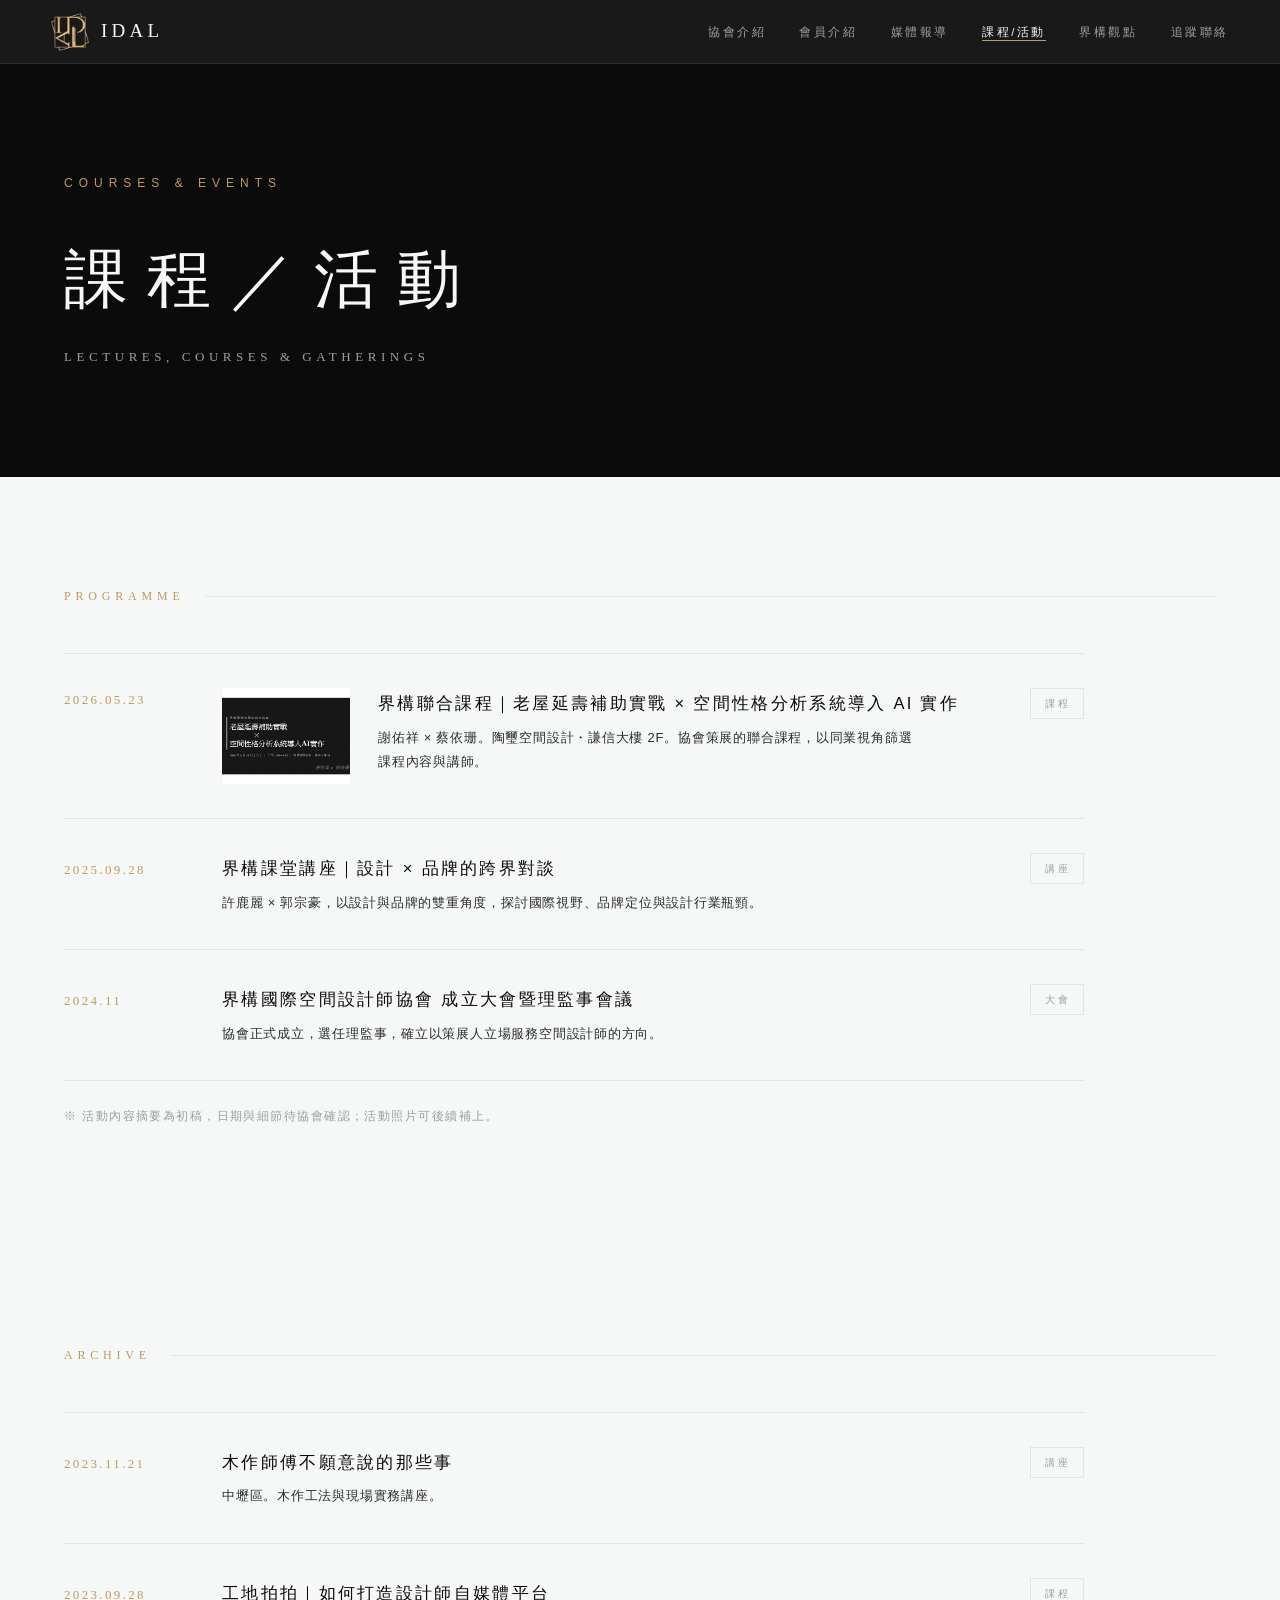
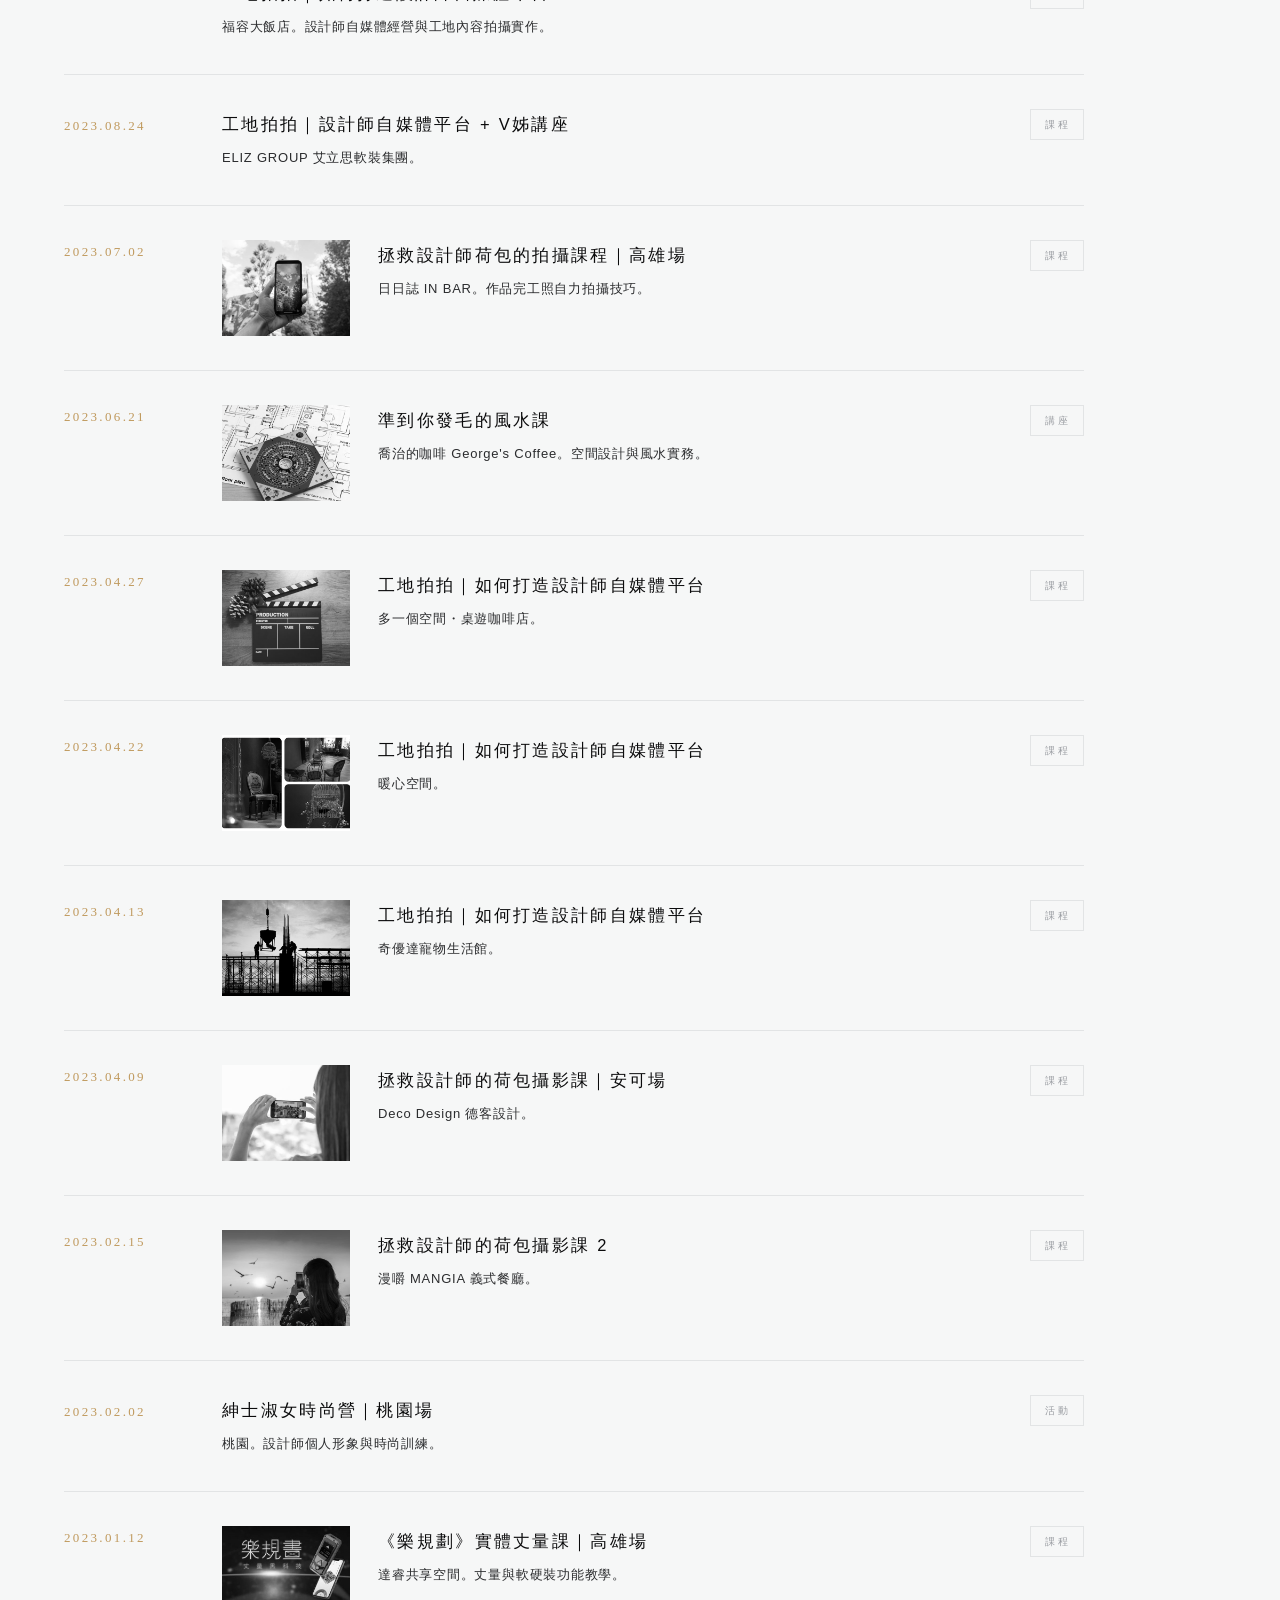
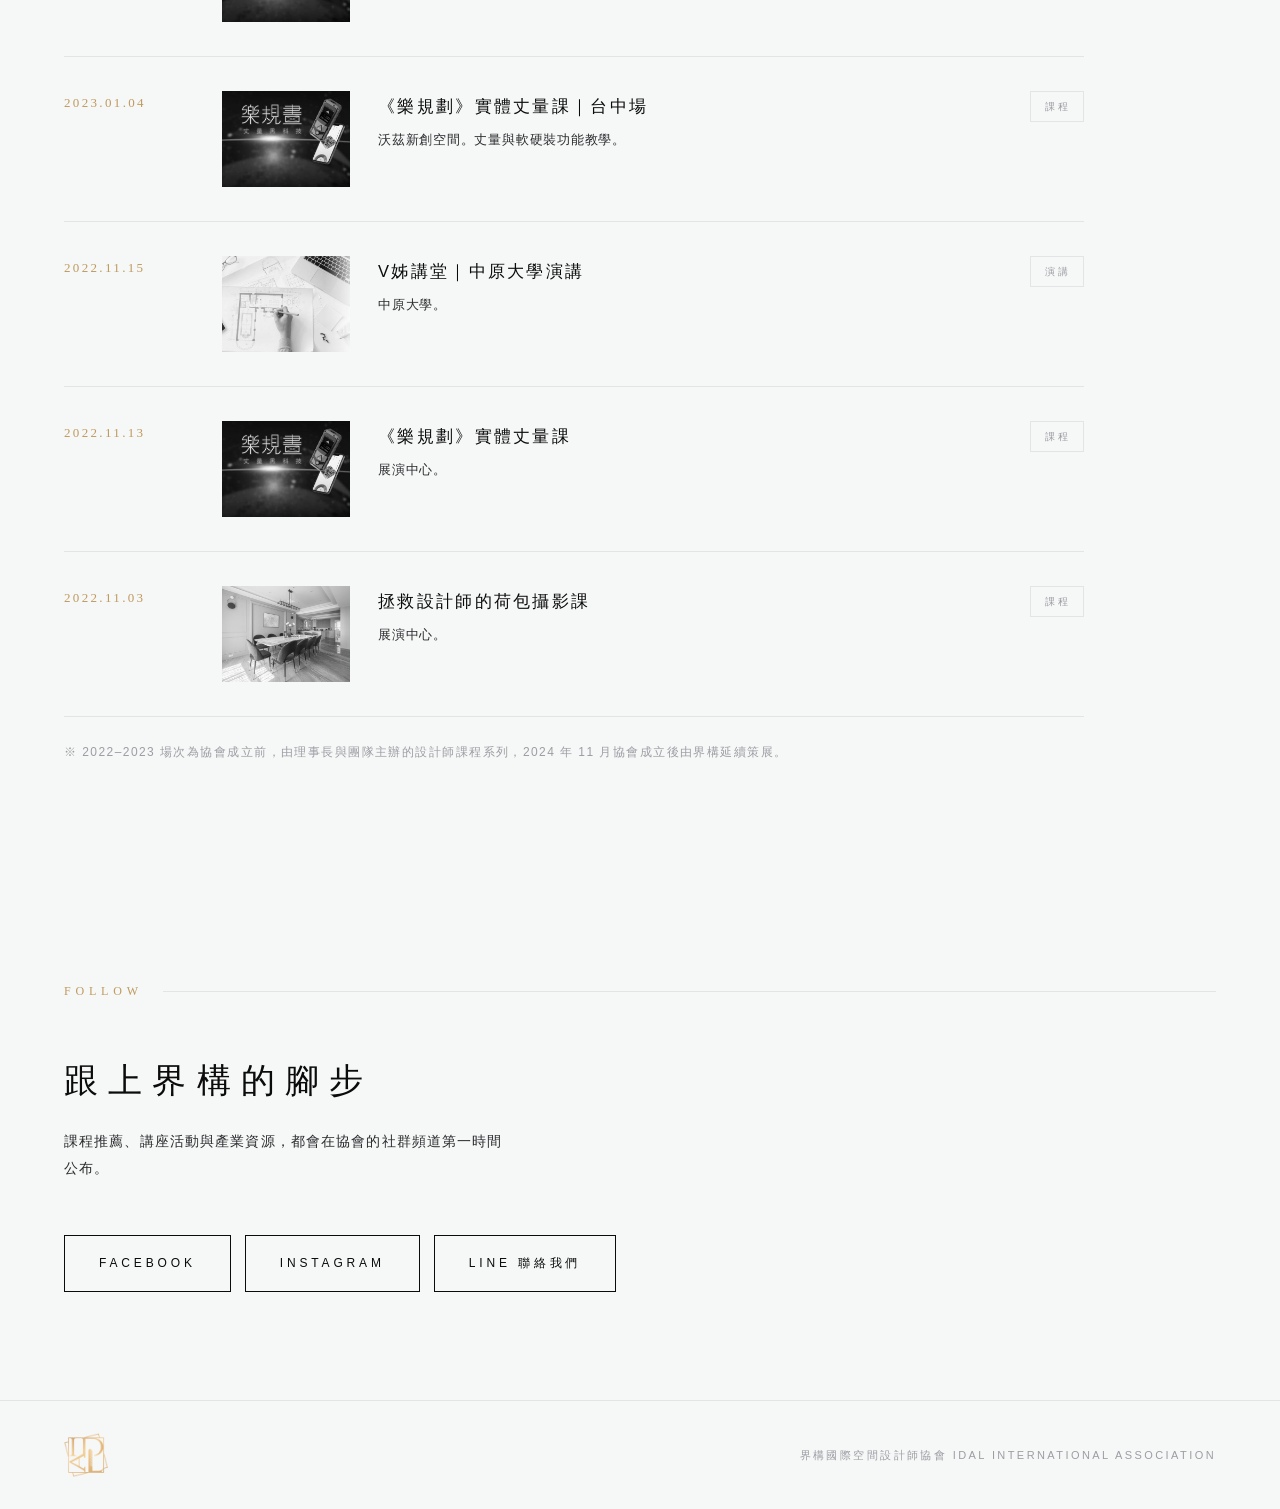
==== courses-events.html @ 97a672c2 "Add event photos to courses page 12 cover images from puyu event pages (grayscale thumbs, color on h" ====
<!DOCTYPE html>
<html lang="zh-Hant-TW">
<head>
<meta charset="utf-8">
<meta name="viewport" content="width=device-width, initial-scale=1">
<title>課程與活動｜界構國際空間設計師協會 IDAL</title>
<meta name="description" content="界構國際空間設計師協會的課程與活動：聯合課程、界構課堂講座、設計師自媒體工地拍拍、拯救設計師荷包攝影課、樂規劃丈量課等。以同業視角篩選課程內容與講師，只推薦值得設計師時間的課。">
<link rel="canonical" href="https://vivian66323-afk.github.io/idal/courses-events.html">
<meta property="og:type" content="website">
<meta property="og:title" content="課程與活動｜界構國際空間設計師協會 IDAL">
<meta property="og:description" content="協會策展的聯合課程、界構課堂講座與會員活動。">
<meta property="og:image" content="https://vivian66323-afk.github.io/idal/assets/idal-logo.png">
<meta property="og:locale" content="zh_TW">
<link rel="icon" type="image/png" href="assets/idal-mark.png">
<link rel="stylesheet" href="assets/style.css">
</head>
<body>

<nav class="nav" aria-label="網站導覽">
  <a class="mark" href="index.html">
    <img src="assets/idal-mark.png" alt="IDAL 界構字標">
    <span class="mark-text">IDAL</span>
  </a>
  <ul>
    <li><a href="index.html">協會介紹</a></li>
    <li><a href="members.html">會員介紹</a></li>
    <li><a href="press.html">媒體報導</a></li>
    <li><a href="courses-events.html" aria-current="page">課程/活動</a></li>
    <li><a href="insights.html">界構觀點</a></li>
    <li><a href="#follow">追蹤聯絡</a></li>
  </ul>
</nav>

<header class="members-hero">
  <p class="eyebrow">COURSES &amp; EVENTS</p>
  <h1>課程／活動</h1>
  <p class="en-sub">Lectures, Courses &amp; Gatherings</p>
</header>

<section>
  <p class="section-label">Programme</p>
  <div class="item-list reveal">
    <div class="item-row has-thumb">
      <span class="item-date">2026.05.23</span>
      <img class="item-thumb" src="assets/events/e202605-joint.jpg" alt="活動照片" loading="lazy">
      <div class="item-body">
        <p class="item-title">界構聯合課程｜老屋延壽補助實戰 × 空間性格分析系統導入 AI 實作</p>
        <p class="item-sub">謝佑祥 × 蔡依珊。陶璽空間設計・謙信大樓 2F。協會策展的聯合課程，以同業視角篩選課程內容與講師。</p>
      </div>
      <span class="item-tag">課程</span>
    </div>
    <div class="item-row">
      <span class="item-date">2025.09.28</span>
      <div class="item-body">
        <p class="item-title">界構課堂講座｜設計 × 品牌的跨界對談</p>
        <p class="item-sub">許鹿麗 × 郭宗豪，以設計與品牌的雙重角度，探討國際視野、品牌定位與設計行業瓶頸。</p>
      </div>
      <span class="item-tag">講座</span>
    </div>
    <div class="item-row">
      <span class="item-date">2024.11</span>
      <div class="item-body">
        <p class="item-title">界構國際空間設計師協會 成立大會暨理監事會議</p>
        <p class="item-sub">協會正式成立，選任理監事，確立以策展人立場服務空間設計師的方向。</p>
      </div>
      <span class="item-tag">大會</span>
    </div>
  </div>
  <p class="directory-note">※ 活動內容摘要為初稿，日期與細節待協會確認；活動照片可後續補上。</p>
</section>

<section>
  <p class="section-label">Archive</p>
  <div class="item-list reveal">
    <div class="item-row">
      <span class="item-date">2023.11.21</span>
      <div class="item-body">
        <p class="item-title">木作師傅不願意說的那些事</p>
        <p class="item-sub">中壢區。木作工法與現場實務講座。</p>
      </div>
      <span class="item-tag">講座</span>
    </div>
    <div class="item-row">
      <span class="item-date">2023.09.28</span>
      <div class="item-body">
        <p class="item-title">工地拍拍｜如何打造設計師自媒體平台</p>
        <p class="item-sub">福容大飯店。設計師自媒體經營與工地內容拍攝實作。</p>
      </div>
      <span class="item-tag">課程</span>
    </div>
    <div class="item-row">
      <span class="item-date">2023.08.24</span>
      <div class="item-body">
        <p class="item-title">工地拍拍｜設計師自媒體平台 + V姊講座</p>
        <p class="item-sub">ELIZ GROUP 艾立思軟裝集團。</p>
      </div>
      <span class="item-tag">課程</span>
    </div>
    <div class="item-row has-thumb">
      <span class="item-date">2023.07.02</span>
      <img class="item-thumb" src="assets/events/e20230702.jpg" alt="活動照片" loading="lazy">
      <div class="item-body">
        <p class="item-title">拯救設計師荷包的拍攝課程｜高雄場</p>
        <p class="item-sub">日日誌 IN BAR。作品完工照自力拍攝技巧。</p>
      </div>
      <span class="item-tag">課程</span>
    </div>
    <div class="item-row has-thumb">
      <span class="item-date">2023.06.21</span>
      <img class="item-thumb" src="assets/events/e20230621.jpg" alt="活動照片" loading="lazy">
      <div class="item-body">
        <p class="item-title">準到你發毛的風水課</p>
        <p class="item-sub">喬治的咖啡 George's Coffee。空間設計與風水實務。</p>
      </div>
      <span class="item-tag">講座</span>
    </div>
    <div class="item-row has-thumb">
      <span class="item-date">2023.04.27</span>
      <img class="item-thumb" src="assets/events/e20230427.jpg" alt="活動照片" loading="lazy">
      <div class="item-body">
        <p class="item-title">工地拍拍｜如何打造設計師自媒體平台</p>
        <p class="item-sub">多一個空間・桌遊咖啡店。</p>
      </div>
      <span class="item-tag">課程</span>
    </div>
    <div class="item-row has-thumb">
      <span class="item-date">2023.04.22</span>
      <img class="item-thumb" src="assets/events/e20230422.jpg" alt="活動照片" loading="lazy">
      <div class="item-body">
        <p class="item-title">工地拍拍｜如何打造設計師自媒體平台</p>
        <p class="item-sub">暖心空間。</p>
      </div>
      <span class="item-tag">課程</span>
    </div>
    <div class="item-row has-thumb">
      <span class="item-date">2023.04.13</span>
      <img class="item-thumb" src="assets/events/e20230413.jpg" alt="活動照片" loading="lazy">
      <div class="item-body">
        <p class="item-title">工地拍拍｜如何打造設計師自媒體平台</p>
        <p class="item-sub">奇優達寵物生活館。</p>
      </div>
      <span class="item-tag">課程</span>
    </div>
    <div class="item-row has-thumb">
      <span class="item-date">2023.04.09</span>
      <img class="item-thumb" src="assets/events/e20230409.jpg" alt="活動照片" loading="lazy">
      <div class="item-body">
        <p class="item-title">拯救設計師的荷包攝影課｜安可場</p>
        <p class="item-sub">Deco Design 德客設計。</p>
      </div>
      <span class="item-tag">課程</span>
    </div>
    <div class="item-row has-thumb">
      <span class="item-date">2023.02.15</span>
      <img class="item-thumb" src="assets/events/e20230215.jpg" alt="活動照片" loading="lazy">
      <div class="item-body">
        <p class="item-title">拯救設計師的荷包攝影課 2</p>
        <p class="item-sub">漫嚼 MANGIA 義式餐廳。</p>
      </div>
      <span class="item-tag">課程</span>
    </div>
    <div class="item-row">
      <span class="item-date">2023.02.02</span>
      <div class="item-body">
        <p class="item-title">紳士淑女時尚營｜桃園場</p>
        <p class="item-sub">桃園。設計師個人形象與時尚訓練。</p>
      </div>
      <span class="item-tag">活動</span>
    </div>
    <div class="item-row has-thumb">
      <span class="item-date">2023.01.12</span>
      <img class="item-thumb" src="assets/events/e20230112.jpg" alt="活動照片" loading="lazy">
      <div class="item-body">
        <p class="item-title">《樂規劃》實體丈量課｜高雄場</p>
        <p class="item-sub">達睿共享空間。丈量與軟硬裝功能教學。</p>
      </div>
      <span class="item-tag">課程</span>
    </div>
    <div class="item-row has-thumb">
      <span class="item-date">2023.01.04</span>
      <img class="item-thumb" src="assets/events/e20230104.jpg" alt="活動照片" loading="lazy">
      <div class="item-body">
        <p class="item-title">《樂規劃》實體丈量課｜台中場</p>
        <p class="item-sub">沃茲新創空間。丈量與軟硬裝功能教學。</p>
      </div>
      <span class="item-tag">課程</span>
    </div>
    <div class="item-row has-thumb">
      <span class="item-date">2022.11.15</span>
      <img class="item-thumb" src="assets/events/e20221115.jpg" alt="活動照片" loading="lazy">
      <div class="item-body">
        <p class="item-title">V姊講堂｜中原大學演講</p>
        <p class="item-sub">中原大學。</p>
      </div>
      <span class="item-tag">演講</span>
    </div>
    <div class="item-row has-thumb">
      <span class="item-date">2022.11.13</span>
      <img class="item-thumb" src="assets/events/e20221113.jpg" alt="活動照片" loading="lazy">
      <div class="item-body">
        <p class="item-title">《樂規劃》實體丈量課</p>
        <p class="item-sub">展演中心。</p>
      </div>
      <span class="item-tag">課程</span>
    </div>
    <div class="item-row has-thumb">
      <span class="item-date">2022.11.03</span>
      <img class="item-thumb" src="assets/events/e20221103.jpg" alt="活動照片" loading="lazy">
      <div class="item-body">
        <p class="item-title">拯救設計師的荷包攝影課</p>
        <p class="item-sub">展演中心。</p>
      </div>
      <span class="item-tag">課程</span>
    </div>
  </div>
  <p class="directory-note">※ 2022–2023 場次為協會成立前，由理事長與團隊主辦的設計師課程系列，2024 年 11 月協會成立後由界構延續策展。</p>
</section>

<section class="follow" id="follow">
  <p class="section-label">Follow</p>
  <div class="follow-inner reveal">
    <h2>跟上界構的腳步</h2>
    <p class="sub">課程推薦、講座活動與產業資源，都會在協會的社群頻道第一時間公布。</p>
    <div class="follow-row">
      <a class="follow-btn" href="https://www.facebook.com/profile.php?id=61562910852713" target="_blank" rel="noopener">FACEBOOK</a>
      <a class="follow-btn" href="https://www.instagram.com/idal_2024/" target="_blank" rel="noopener">INSTAGRAM</a>
      <a class="follow-btn" href="https://lin.ee/Rx6D6qI" target="_blank" rel="noopener">LINE 聯絡我們</a>
    </div>
  </div>
</section>

<footer>
  <img src="assets/idal-mark.png" alt="IDAL 界構字標">
  <span class="fs">界構國際空間設計師協會 IDAL INTERNATIONAL ASSOCIATION</span>
</footer>

<script src="assets/script.js"></script>
</body>
</html>
---- assets/style.css ----
:root {
  --ink: #0B0B0C;
  --paper: #F6F7F7;
  --graphite: #2B2C2E;
  --silver: #9B9EA3;
  --gold: #C09A5E;
  --hairline: #E2E4E5;
  --hairline-dark: #2E2F31;
  --font-didone: "Didot", "Bodoni MT", "Bodoni 72", "Playfair Display", "Times New Roman", serif;
  --font-cjk: "Microsoft JhengHei", "PingFang TC", "Noto Sans TC", "Heiti TC", sans-serif;
}

* { margin: 0; padding: 0; box-sizing: border-box; }

html { scroll-behavior: smooth; }
@media (prefers-reduced-motion: reduce) {
  html { scroll-behavior: auto; }
  .reveal { opacity: 1 !important; transform: none !important; transition: none !important; }
  .pillar, .follow-btn, .nav a, .member-card { transition: none !important; }
}

body {
  font-family: var(--font-cjk);
  background: var(--paper);
  color: var(--ink);
  line-height: 1.9;
  -webkit-font-smoothing: antialiased;
}

::selection { background: var(--ink); color: var(--paper); }

/* ---------- Nav ---------- */
.nav {
  position: sticky;
  top: 0;
  z-index: 10;
  display: flex;
  align-items: center;
  justify-content: space-between;
  gap: 16px;
  padding: 0 clamp(16px, 4vw, 64px);
  height: 64px;
  background: rgba(11, 11, 12, 0.94);
  backdrop-filter: blur(8px);
  border-bottom: 1px solid var(--hairline-dark);
}
.nav .mark {
  display: flex;
  align-items: center;
  gap: 12px;
  text-decoration: none;
  flex-shrink: 0;
}
.nav .mark img { height: 38px; width: auto; display: block; }
.nav .mark .mark-text {
  font-family: var(--font-didone);
  font-size: 19px;
  letter-spacing: 0.22em;
  color: var(--paper);
}
@media (max-width: 560px) { .nav .mark .mark-text { display: none; } }
.nav ul {
  display: flex;
  gap: clamp(12px, 2.6vw, 36px);
  list-style: none;
  overflow-x: auto;
  scrollbar-width: none;
}
.nav ul::-webkit-scrollbar { display: none; }
.nav ul a {
  color: var(--silver);
  text-decoration: none;
  font-size: 11.5px;
  letter-spacing: 0.22em;
  transition: color 0.25s ease;
  white-space: nowrap;
}
.nav ul a:hover, .nav ul a:focus-visible { color: var(--paper); }
.nav ul a[aria-current="page"] { color: var(--paper); border-bottom: 1px solid var(--gold); padding-bottom: 2px; }
.nav a:focus-visible { outline: 1px solid var(--paper); outline-offset: 4px; }

/* ---------- Hero ---------- */
.hero {
  background: var(--ink);
  color: var(--paper);
  min-height: calc(100svh - 64px);
  display: grid;
  grid-template-columns: 1fr auto;
  align-items: end;
  padding: clamp(40px, 8vh, 96px) clamp(20px, 5vw, 64px) clamp(48px, 10vh, 110px);
  gap: 32px;
  position: relative;
  overflow: hidden;
}
.hero-main { max-width: 900px; }
.hero .eyebrow {
  font-size: 12px;
  letter-spacing: 0.5em;
  color: var(--gold);
  margin-bottom: clamp(24px, 5vh, 56px);
}
.hero .wordmark-img {
  width: clamp(260px, 46vw, 520px);
  height: auto;
  display: block;
  margin-left: -8px;
}
.hero .vertical {
  writing-mode: vertical-rl;
  font-size: clamp(15px, 1.8vw, 19px);
  font-weight: 300;
  letter-spacing: 0.4em;
  color: var(--paper);
  border-left: 1px solid var(--hairline-dark);
  padding-left: clamp(14px, 2vw, 28px);
  height: clamp(320px, 56vh, 500px);
  align-self: end;
}
@media (max-width: 640px) {
  .hero { grid-template-columns: 1fr; }
  .hero .vertical { display: none; }
  .hero .wordmark-img { width: min(86vw, 420px); }
}

/* ---------- Sections ---------- */
section { padding: clamp(64px, 12vh, 140px) clamp(20px, 5vw, 64px); }
.section-label {
  font-family: var(--font-didone);
  font-size: 12px;
  letter-spacing: 0.4em;
  color: var(--gold);
  text-transform: uppercase;
  margin-bottom: clamp(28px, 5vh, 56px);
  display: flex;
  align-items: center;
  gap: 20px;
}
.section-label::after {
  content: "";
  flex: 1;
  height: 1px;
  background: var(--hairline);
}

/* ---------- Manifesto ---------- */
.manifesto-inner { max-width: 860px; }
.manifesto h2, .members-intro h2 {
  font-size: clamp(26px, 4.6vw, 46px);
  font-weight: 300;
  letter-spacing: 0.22em;
  line-height: 1.7;
  text-wrap: balance;
  margin-bottom: clamp(28px, 5vh, 48px);
}
.manifesto p, .members-intro p {
  max-width: 34em;
  font-size: 15px;
  font-weight: 300;
  color: var(--graphite);
  letter-spacing: 0.06em;
}
.manifesto p + p, .members-intro p + p { margin-top: 1.4em; }

/* ---------- Pillars ---------- */
.pillars-section { padding-left: 0; padding-right: 0; }
.pillars-section .section-label { margin-left: clamp(20px, 5vw, 64px); margin-right: clamp(20px, 5vw, 64px); }
.pillars {
  display: grid;
  grid-template-columns: repeat(4, 1fr);
  border-top: 1px solid var(--hairline);
  border-bottom: 1px solid var(--hairline);
}
@media (max-width: 960px) { .pillars { grid-template-columns: repeat(2, 1fr); } }
@media (max-width: 560px) { .pillars { grid-template-columns: 1fr; } }

.pillar {
  border: 0;
  text-align: left;
  background: var(--paper);
  color: var(--ink);
  font-family: var(--font-cjk);
  padding: clamp(32px, 5vw, 56px) clamp(24px, 3vw, 40px);
  border-right: 1px solid var(--hairline);
  cursor: pointer;
  transition: background 0.3s ease, color 0.3s ease;
  display: flex;
  flex-direction: column;
  gap: 18px;
  min-height: 300px;
}
.pillar:last-child { border-right: 0; }
@media (max-width: 960px) {
  .pillar { border-bottom: 1px solid var(--hairline); }
  .pillar:nth-last-child(-n+2) { border-bottom: 0; }
}
@media (max-width: 560px) {
  .pillar { border-right: 0; min-height: 0; }
  .pillar:nth-last-child(-n+2) { border-bottom: 1px solid var(--hairline); }
  .pillar:last-child { border-bottom: 0; }
}

.pillar:hover, .pillar:focus-visible, .pillar.open {
  background: var(--ink);
  color: var(--paper);
}
.pillar:focus-visible { outline: 1px solid var(--ink); outline-offset: -6px; }
.pillar .en {
  font-family: var(--font-didone);
  font-size: 12px;
  letter-spacing: 0.35em;
  text-transform: uppercase;
  color: var(--gold);
}
.pillar h3 {
  font-size: 21px;
  font-weight: 400;
  letter-spacing: 0.3em;
}
.pillar .lede {
  font-size: 13.5px;
  font-weight: 300;
  letter-spacing: 0.05em;
  line-height: 2;
}
.pillar .detail {
  font-size: 13px;
  font-weight: 300;
  letter-spacing: 0.05em;
  line-height: 2;
  color: var(--silver);
  max-height: 0;
  overflow: hidden;
  transition: max-height 0.4s ease;
}
.pillar.open .detail { max-height: 260px; }
.pillar .more {
  margin-top: auto;
  font-size: 11px;
  letter-spacing: 0.3em;
  color: var(--silver);
}
.pillar.open .more { color: var(--paper); }

/* ---------- Chair ---------- */
.chair { background: var(--ink); color: var(--paper); }
.chair .section-label::after { background: var(--hairline-dark); }
.chair blockquote {
  max-width: 760px;
  font-size: clamp(20px, 3.4vw, 32px);
  font-weight: 300;
  letter-spacing: 0.18em;
  line-height: 2;
  text-wrap: balance;
}
.chair cite {
  display: block;
  margin-top: clamp(28px, 5vh, 44px);
  font-style: normal;
  font-size: 12px;
  letter-spacing: 0.4em;
  color: var(--silver);
}

/* ---------- Follow / CTA ---------- */
.follow-inner { max-width: 860px; }
.follow h2 {
  font-size: clamp(22px, 3.6vw, 34px);
  font-weight: 300;
  letter-spacing: 0.3em;
  margin-bottom: 16px;
}
.follow .sub {
  font-size: 14px;
  font-weight: 300;
  color: var(--graphite);
  letter-spacing: 0.08em;
  max-width: 32em;
  margin-bottom: clamp(32px, 6vh, 56px);
}
.follow-row { display: flex; flex-wrap: wrap; gap: 14px; }
.follow-btn {
  display: inline-flex;
  align-items: center;
  gap: 12px;
  padding: 16px 34px;
  border: 1px solid var(--ink);
  color: var(--ink);
  background: transparent;
  text-decoration: none;
  font-size: 12px;
  letter-spacing: 0.32em;
  font-family: var(--font-cjk);
  transition: background 0.25s ease, color 0.25s ease;
}
.follow-btn:hover, .follow-btn:focus-visible {
  background: var(--ink);
  color: var(--paper);
}
.follow-btn:focus-visible { outline: 1px solid var(--ink); outline-offset: 3px; }

/* ---------- Subpage hero ---------- */
.members-hero {
  background: var(--ink);
  color: var(--paper);
  padding: clamp(64px, 12vh, 140px) clamp(20px, 5vw, 64px);
}
.members-hero .eyebrow {
  font-size: 12px;
  letter-spacing: 0.5em;
  color: var(--gold);
  margin-bottom: clamp(20px, 4vh, 40px);
}
.members-hero h1 {
  font-size: clamp(30px, 6vw, 64px);
  font-weight: 300;
  letter-spacing: 0.3em;
  line-height: 1.5;
  text-wrap: balance;
}
.members-hero .en-sub {
  font-family: var(--font-didone);
  font-size: 13px;
  letter-spacing: 0.35em;
  color: var(--silver);
  margin-top: 18px;
  text-transform: uppercase;
}

/* ---------- Members ---------- */
.benefits {
  display: grid;
  grid-template-columns: repeat(2, 1fr);
  gap: 0 clamp(20px, 3vw, 48px);
  border-top: 1px solid var(--hairline);
  max-width: 980px;
}
@media (max-width: 700px) { .benefits { grid-template-columns: 1fr; } }
.benefit {
  padding: clamp(24px, 4vw, 40px) 0;
  border-bottom: 1px solid var(--hairline);
}
.benefit .en {
  font-family: var(--font-didone);
  font-size: 11px;
  letter-spacing: 0.35em;
  text-transform: uppercase;
  color: var(--gold);
  display: block;
  margin-bottom: 10px;
}
.benefit h3 {
  font-size: 17px;
  font-weight: 400;
  letter-spacing: 0.24em;
  margin-bottom: 10px;
}
.benefit p {
  font-size: 13.5px;
  font-weight: 300;
  color: var(--graphite);
  letter-spacing: 0.05em;
}

.directory-grid {
  display: grid;
  grid-template-columns: repeat(3, 1fr);
  gap: 1px;
  background: var(--hairline);
  border: 1px solid var(--hairline);
}
@media (max-width: 900px) { .directory-grid { grid-template-columns: repeat(2, 1fr); } }
@media (max-width: 560px) { .directory-grid { grid-template-columns: 1fr; } }

.member-card {
  background: var(--paper);
  padding: clamp(28px, 4vw, 44px) clamp(22px, 3vw, 36px);
  display: flex;
  flex-direction: column;
  gap: 8px;
  transition: background 0.3s ease, color 0.3s ease;
}
.member-card:hover { background: var(--ink); color: var(--paper); }
.member-card:hover .m-firm { color: var(--silver); }
.member-card:hover .m-field { color: var(--silver); }
.member-card .m-avatar {
  width: 56px;
  height: 56px;
  border: 1px solid currentColor;
  display: flex;
  align-items: center;
  justify-content: center;
  font-family: var(--font-didone);
  font-size: 20px;
  margin-bottom: 14px;
}
.member-card .m-name {
  font-size: 17px;
  font-weight: 400;
  letter-spacing: 0.22em;
}
.member-card .m-firm {
  font-size: 12.5px;
  font-weight: 300;
  letter-spacing: 0.1em;
  color: var(--graphite);
}
.member-card .m-field {
  font-size: 11.5px;
  font-weight: 300;
  letter-spacing: 0.14em;
  color: var(--silver);
  margin-top: 6px;
}

.directory-note {
  margin-top: 24px;
  font-size: 12px;
  letter-spacing: 0.12em;
  color: var(--silver);
}

/* ---------- Item list (media / events) ---------- */
.item-list { border-top: 1px solid var(--hairline); max-width: 1020px; }
.item-row {
  display: grid;
  grid-template-columns: 130px 1fr auto;
  gap: 8px 28px;
  padding: clamp(22px, 3.5vw, 34px) 0;
  border-bottom: 1px solid var(--hairline);
  align-items: baseline;
}
@media (max-width: 640px) { .item-row { grid-template-columns: 1fr; } }
.item-date {
  font-family: var(--font-didone);
  font-size: 13px;
  letter-spacing: 0.18em;
  color: var(--gold);
  font-variant-numeric: tabular-nums;
}
.item-body .item-title {
  font-size: 16.5px;
  font-weight: 400;
  letter-spacing: 0.14em;
  line-height: 1.9;
}
.item-body .item-sub {
  margin-top: 6px;
  font-size: 13px;
  font-weight: 300;
  letter-spacing: 0.06em;
  color: var(--graphite);
  max-width: 42em;
}
.item-tag {
  align-self: start;
  font-size: 10px;
  letter-spacing: 0.3em;
  border: 1px solid var(--hairline);
  color: var(--silver);
  padding: 5px 12px 5px 14px;
  white-space: nowrap;
}
.item-row.pending .item-title, .item-row.pending .item-date { color: var(--silver); }

.item-row.has-thumb { grid-template-columns: 130px 128px 1fr auto; align-items: start; }
.item-thumb {
  width: 128px;
  height: 96px;
  object-fit: cover;
  display: block;
  filter: grayscale(1);
  transition: filter 0.35s ease;
}
.item-row:hover .item-thumb { filter: none; }
@media (max-width: 640px) {
  .item-row.has-thumb { grid-template-columns: 1fr; }
  .item-thumb { width: 100%; height: auto; max-height: 220px; object-fit: cover; }
}
@media (prefers-reduced-motion: reduce) { .item-thumb { transition: none; filter: none; } }

/* ---------- Insights ---------- */
.insight-list { border-top: 1px solid var(--hairline); max-width: 1020px; }
.insight {
  display: block;
  width: 100%;
  text-align: left;
  background: none;
  border: 0;
  border-bottom: 1px solid var(--hairline);
  font-family: var(--font-cjk);
  color: var(--ink);
  padding: clamp(26px, 4vw, 40px) 0;
  cursor: pointer;
}
.insight:focus-visible { outline: 1px solid var(--ink); outline-offset: -4px; }
.insight .i-tag {
  font-family: var(--font-didone);
  font-size: 11px;
  letter-spacing: 0.35em;
  text-transform: uppercase;
  color: var(--gold);
  display: block;
  margin-bottom: 10px;
}
.insight .i-title {
  font-size: 18px;
  font-weight: 400;
  letter-spacing: 0.16em;
  line-height: 1.9;
}
.insight .i-teaser {
  margin-top: 8px;
  font-size: 13.5px;
  font-weight: 300;
  letter-spacing: 0.06em;
  color: var(--graphite);
  max-width: 42em;
  display: block;
}
.insight .i-body {
  display: block;
  max-height: 0;
  overflow: hidden;
  transition: max-height 0.45s ease;
}
.insight.open .i-body { max-height: 600px; }
.insight .i-body p {
  margin-top: 16px;
  font-size: 13.5px;
  font-weight: 300;
  letter-spacing: 0.06em;
  line-height: 2.1;
  color: var(--graphite);
  max-width: 42em;
}
.insight .i-more {
  display: inline-block;
  margin-top: 14px;
  font-size: 11px;
  letter-spacing: 0.3em;
  color: var(--silver);
}
.insight:hover .i-title { text-decoration: underline; text-underline-offset: 8px; text-decoration-thickness: 1px; }

/* ---------- Footer ---------- */
footer {
  border-top: 1px solid var(--hairline);
  padding: 32px clamp(20px, 5vw, 64px);
  display: flex;
  flex-wrap: wrap;
  gap: 12px 32px;
  align-items: center;
  justify-content: space-between;
}
footer img { height: 44px; width: auto; display: block; }
footer .fs {
  font-size: 11px;
  letter-spacing: 0.22em;
  color: var(--silver);
}

/* ---------- Reveal ---------- */
.reveal {
  opacity: 0;
  transform: translateY(24px);
  transition: opacity 0.7s ease, transform 0.7s ease;
}
.reveal.in { opacity: 1; transform: none; }
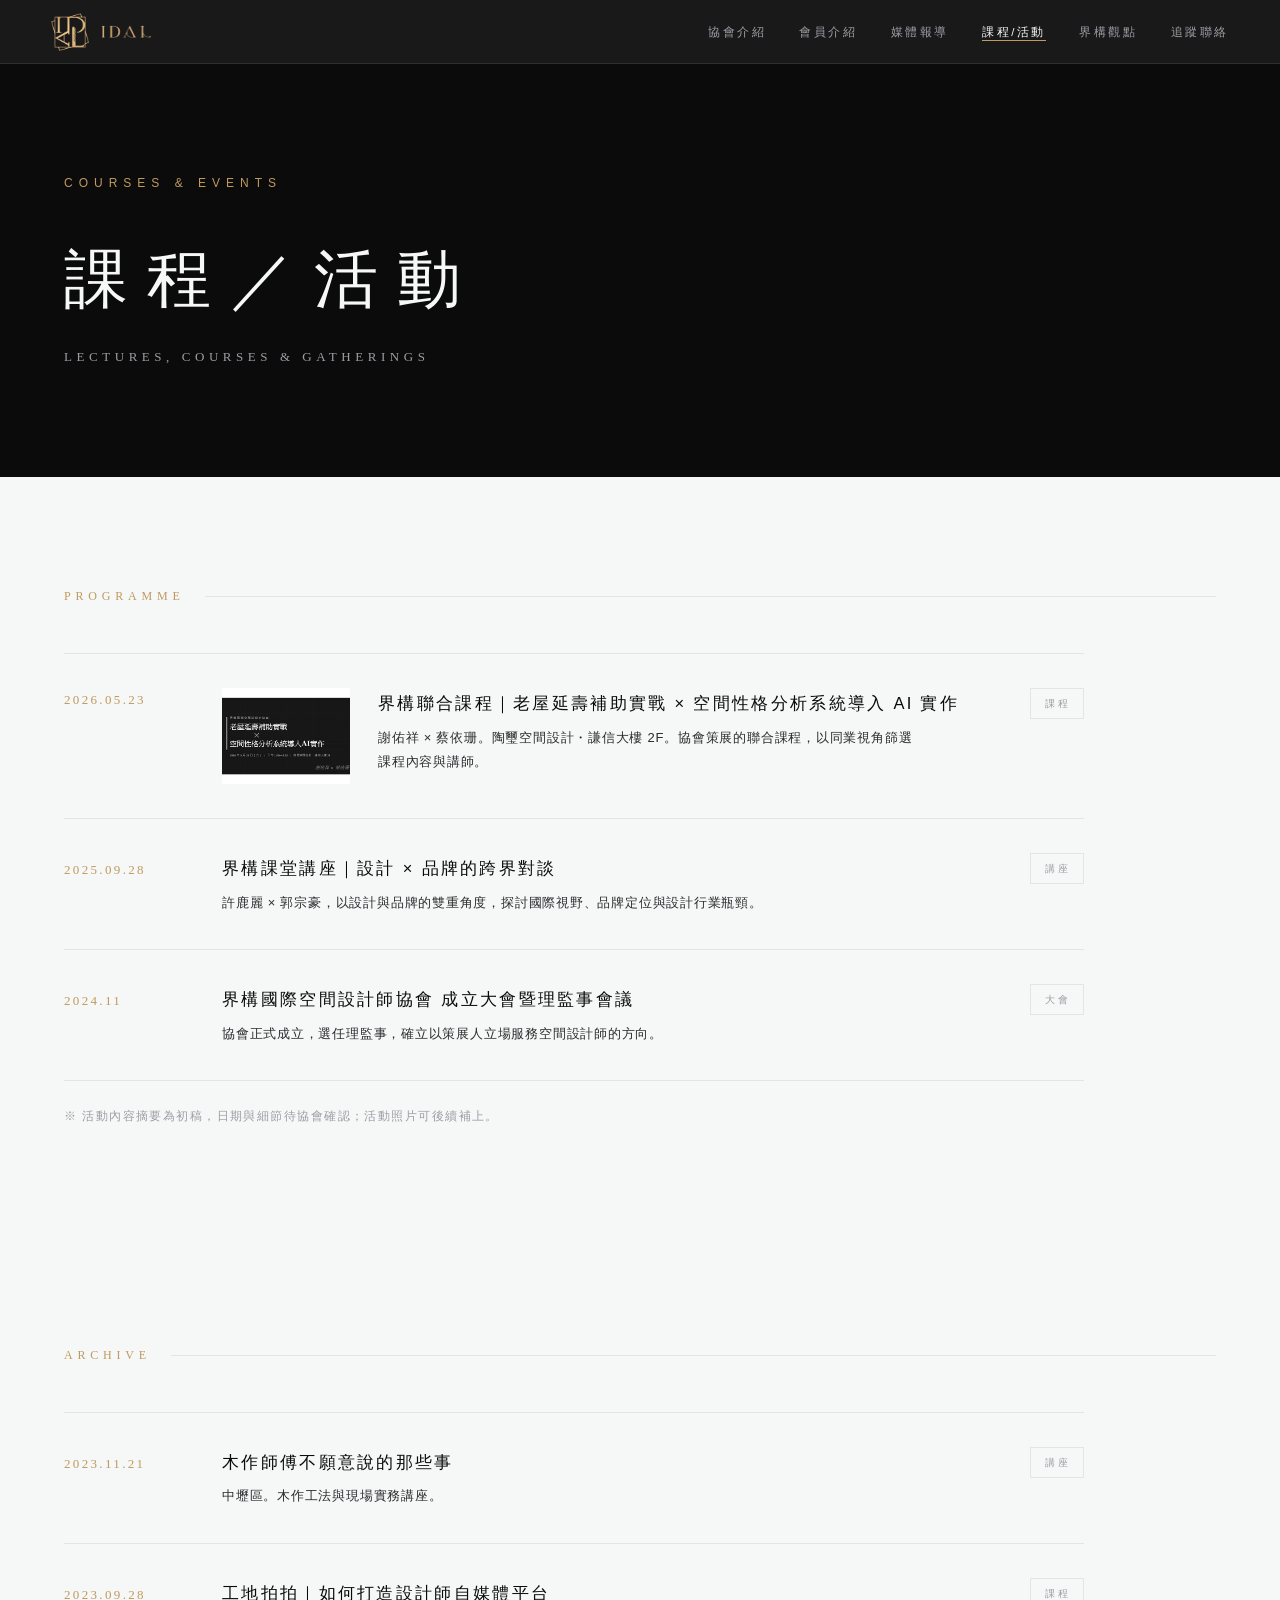
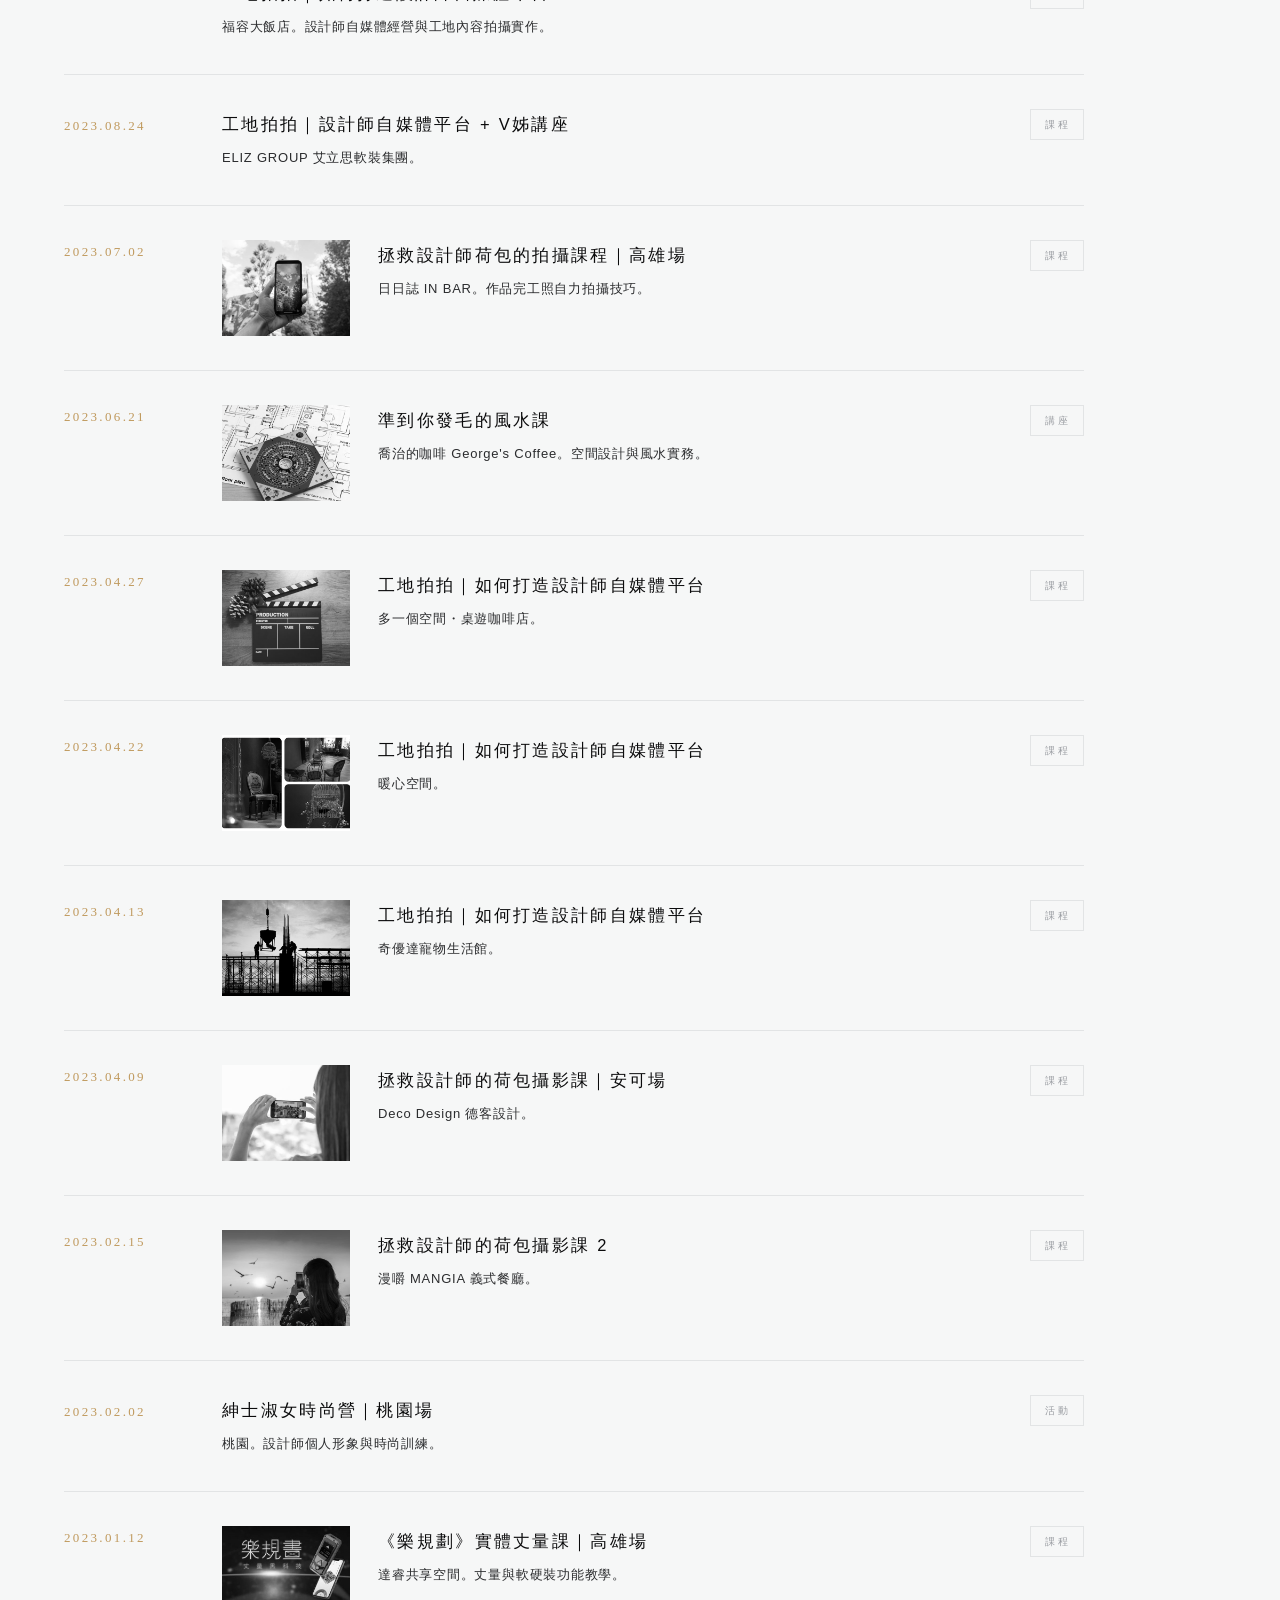
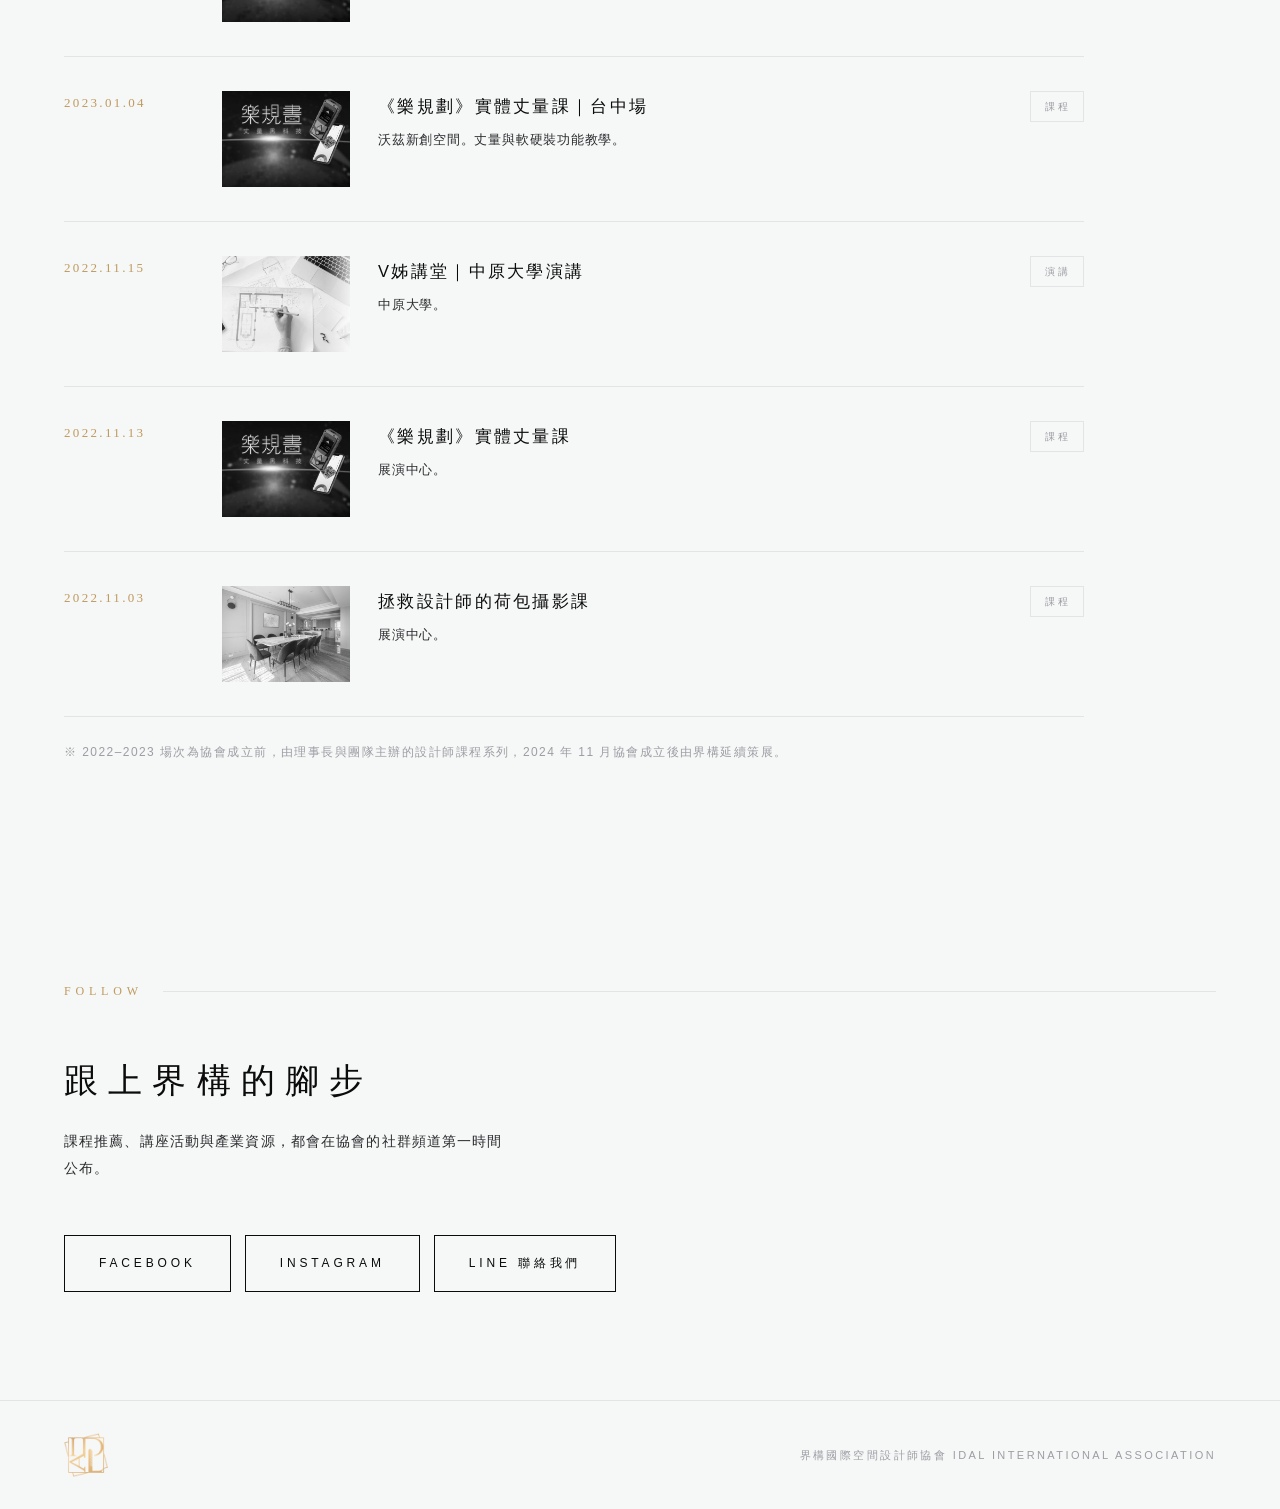
==== commit c9d1d4a0: "Use logo IDAL wordmark image in nav instead of system font Co-Authored-By: Claude Fable 5 <noreply@a" ====
--- a/courses-events.html
+++ b/courses-events.html
@@ -19,7 +19,7 @@
 <nav class="nav" aria-label="網站導覽">
   <a class="mark" href="index.html">
     <img src="assets/idal-mark.png" alt="IDAL 界構字標">
-    <span class="mark-text">IDAL</span>
+    <img class="mark-word" src="assets/idal-word.png" alt="IDAL">
   </a>
   <ul>
     <li><a href="index.html">協會介紹</a></li>
--- a/assets/style.css
+++ b/assets/style.css
@@ -52,13 +52,12 @@
   flex-shrink: 0;
 }
 .nav .mark img { height: 38px; width: auto; display: block; }
-.nav .mark .mark-text {
-  font-family: var(--font-didone);
-  font-size: 19px;
-  letter-spacing: 0.22em;
-  color: var(--paper);
-}
-@media (max-width: 560px) { .nav .mark .mark-text { display: none; } }
+.nav .mark .mark-word {
+  height: 13px;
+  width: auto;
+  display: block;
+}
+@media (max-width: 560px) { .nav .mark .mark-word { display: none; } }
 .nav ul {
   display: flex;
   gap: clamp(12px, 2.6vw, 36px);
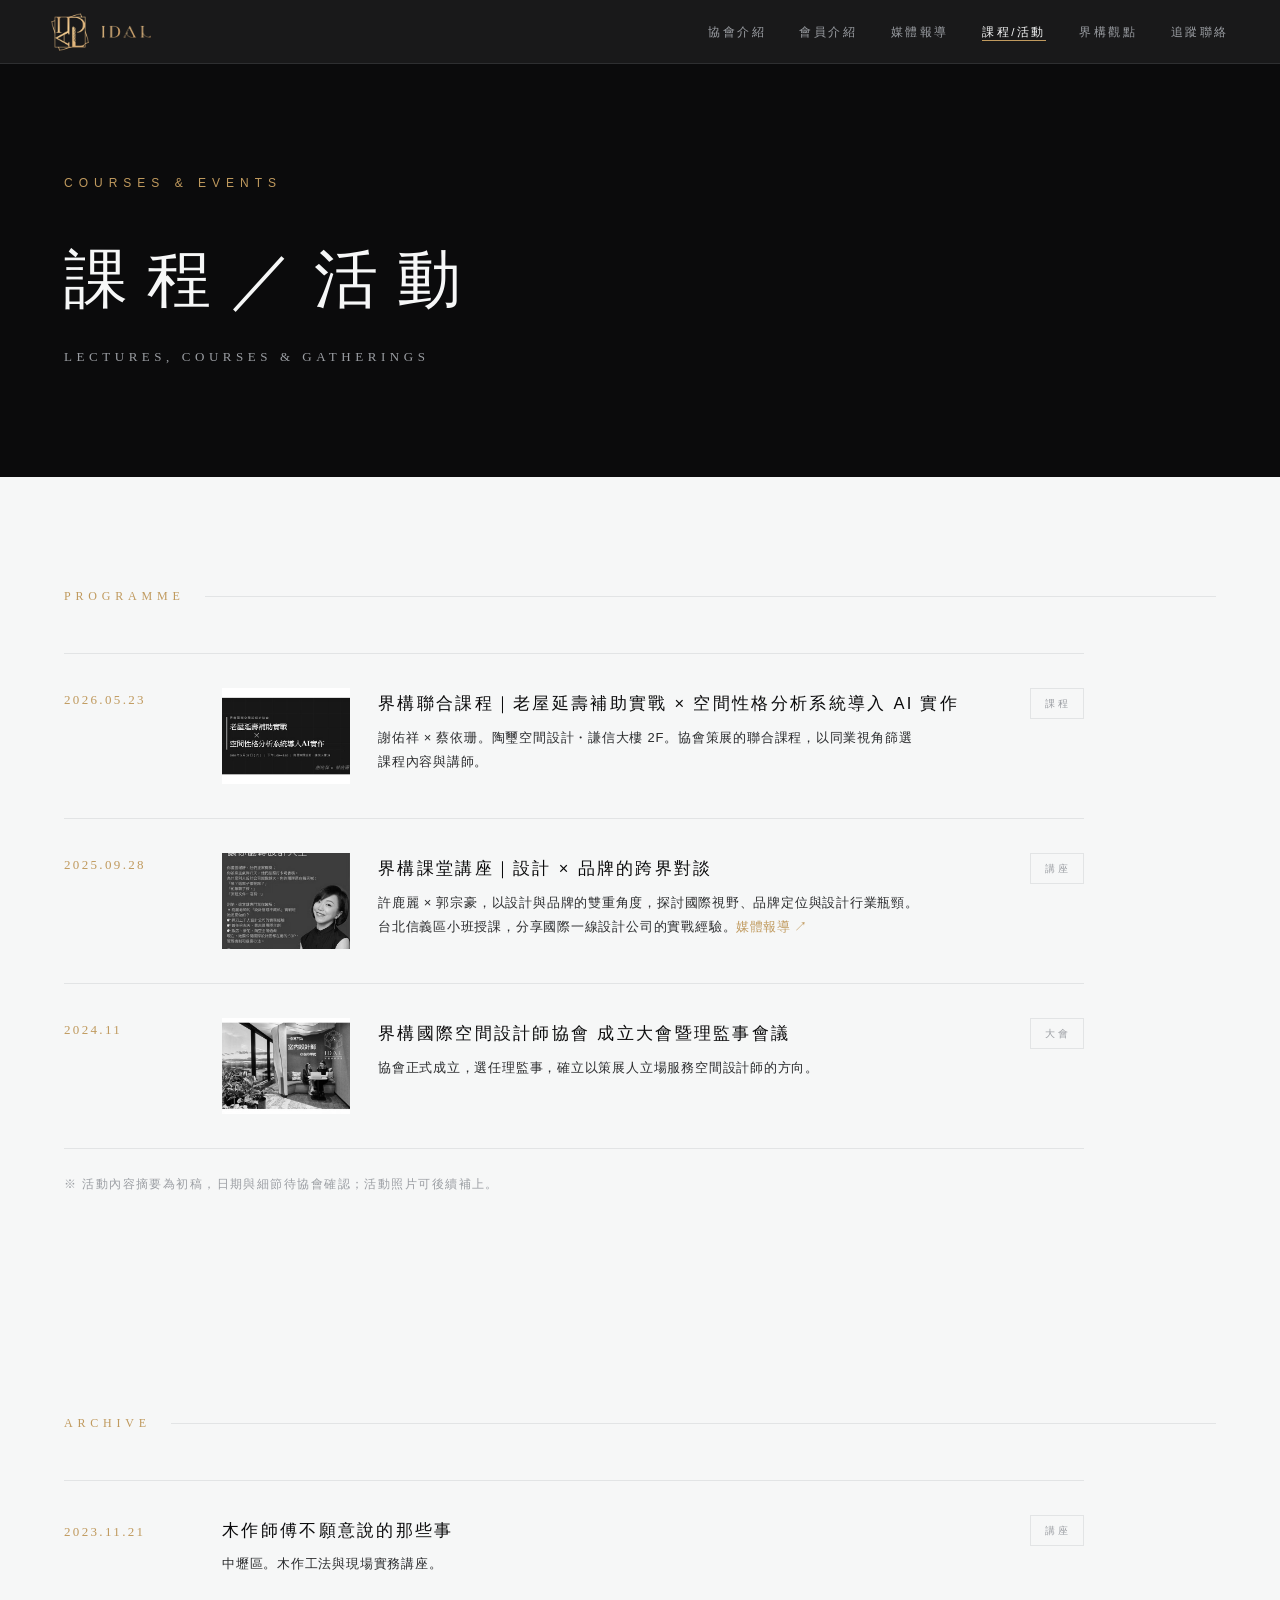
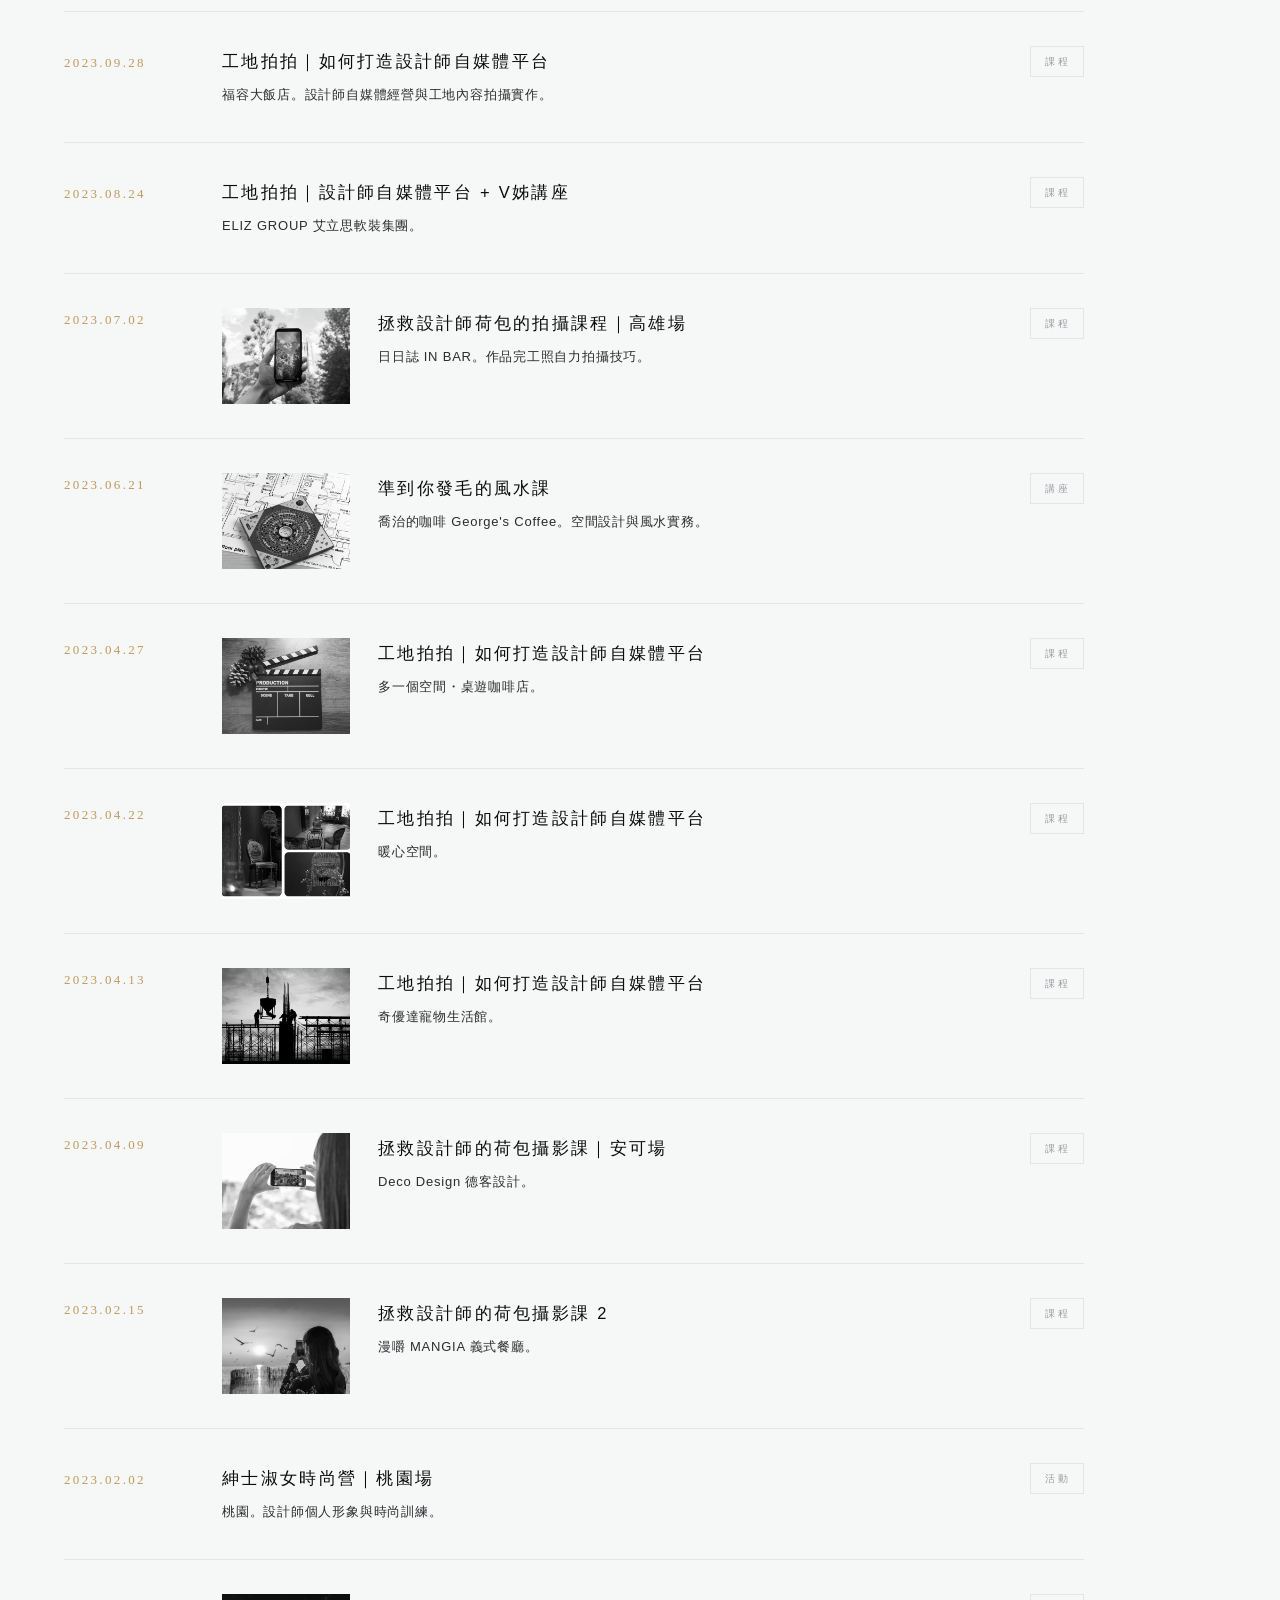
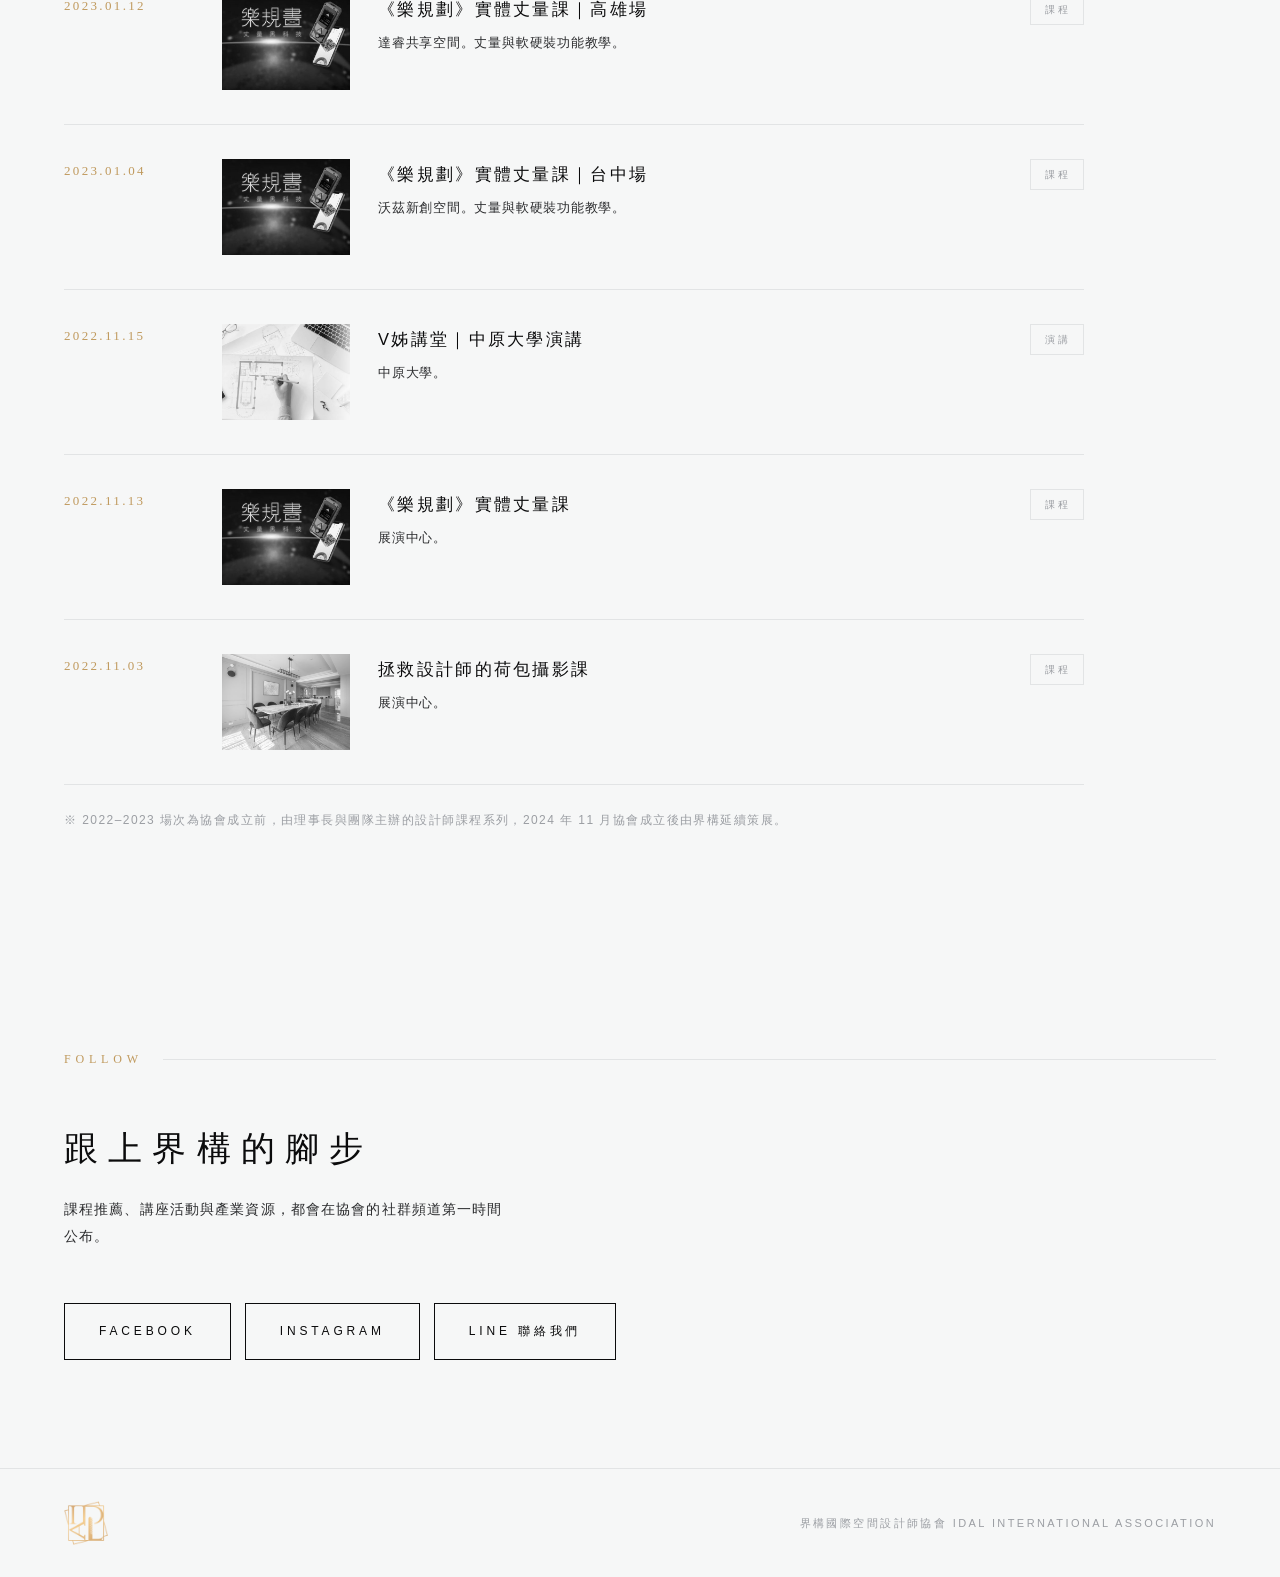
==== commit e9a4f2b9: "Add photos to press coverage and top course/event items - Press: cover images for all 3 coverage ite" ====
--- a/courses-events.html
+++ b/courses-events.html
@@ -49,16 +49,18 @@
       </div>
       <span class="item-tag">課程</span>
     </div>
-    <div class="item-row">
+    <div class="item-row has-thumb">
       <span class="item-date">2025.09.28</span>
+      <img class="item-thumb" src="assets/events/event-20250928.jpg" alt="界構課堂講座 設計×品牌跨界對談 活動照片" loading="lazy">
       <div class="item-body">
         <p class="item-title">界構課堂講座｜設計 × 品牌的跨界對談</p>
-        <p class="item-sub">許鹿麗 × 郭宗豪，以設計與品牌的雙重角度，探討國際視野、品牌定位與設計行業瓶頸。</p>
+        <p class="item-sub">許鹿麗 × 郭宗豪，以設計與品牌的雙重角度，探討國際視野、品牌定位與設計行業瓶頸。台北信義區小班授課，分享國際一線設計公司的實戰經驗。<a href="https://news.pchome.com.tw/living/newstaiwandigi/20250918/index-75817062895076279009.html" target="_blank" rel="noopener">媒體報導 ↗</a></p>
       </div>
       <span class="item-tag">講座</span>
     </div>
-    <div class="item-row">
+    <div class="item-row has-thumb">
       <span class="item-date">2024.11</span>
+      <img class="item-thumb" src="assets/events/idal-academy.jpg" alt="界構國際空間設計師協會 品牌形象" loading="lazy">
       <div class="item-body">
         <p class="item-title">界構國際空間設計師協會 成立大會暨理監事會議</p>
         <p class="item-sub">協會正式成立，選任理監事，確立以策展人立場服務空間設計師的方向。</p>
--- a/assets/style.css
+++ b/assets/style.css
@@ -460,6 +460,10 @@
   white-space: nowrap;
 }
 .item-row.pending .item-title, .item-row.pending .item-date { color: var(--silver); }
+.item-title a { color: inherit; text-decoration: none; }
+.item-title a:hover, .item-title a:focus-visible { text-decoration: underline; text-underline-offset: 6px; text-decoration-thickness: 1px; }
+.item-sub a { color: var(--gold); text-decoration: none; white-space: nowrap; letter-spacing: 0.04em; }
+.item-sub a:hover, .item-sub a:focus-visible { text-decoration: underline; text-underline-offset: 4px; }
 
 .item-row.has-thumb { grid-template-columns: 130px 128px 1fr auto; align-items: start; }
 .item-thumb {
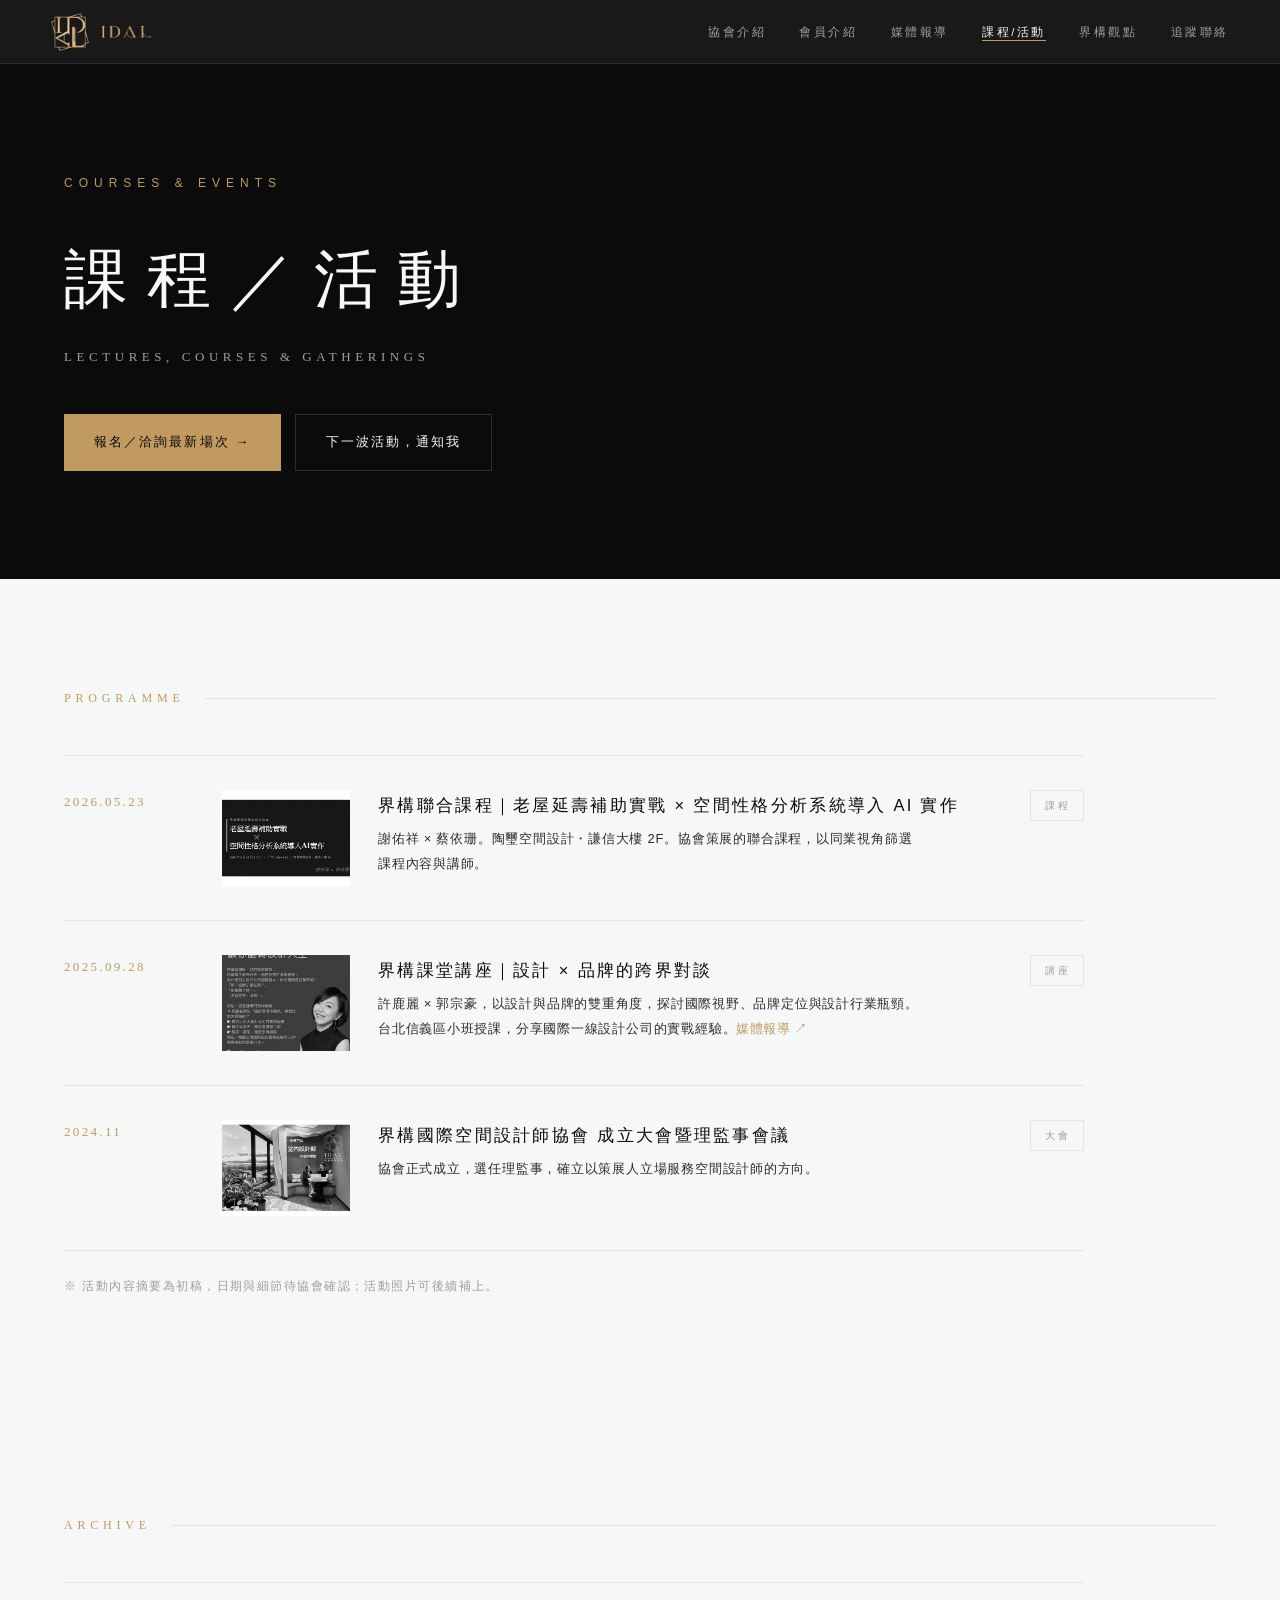
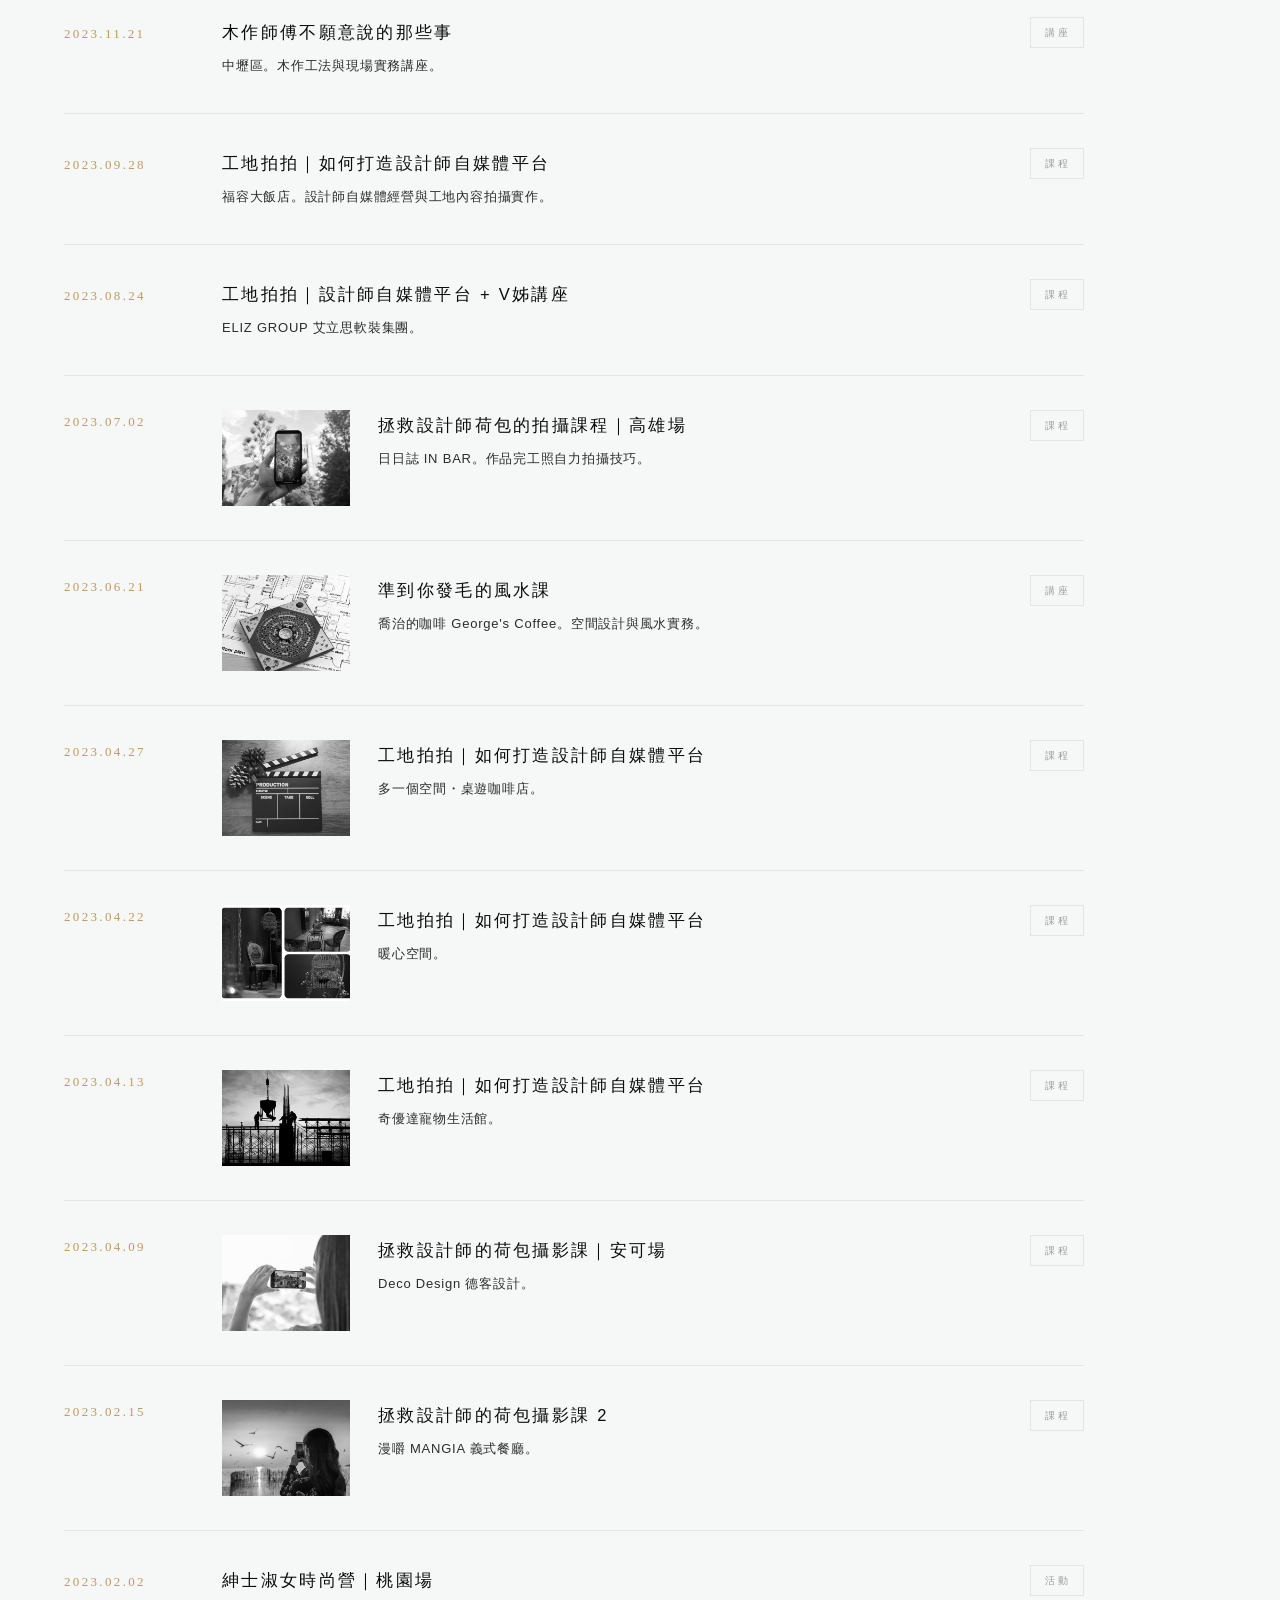
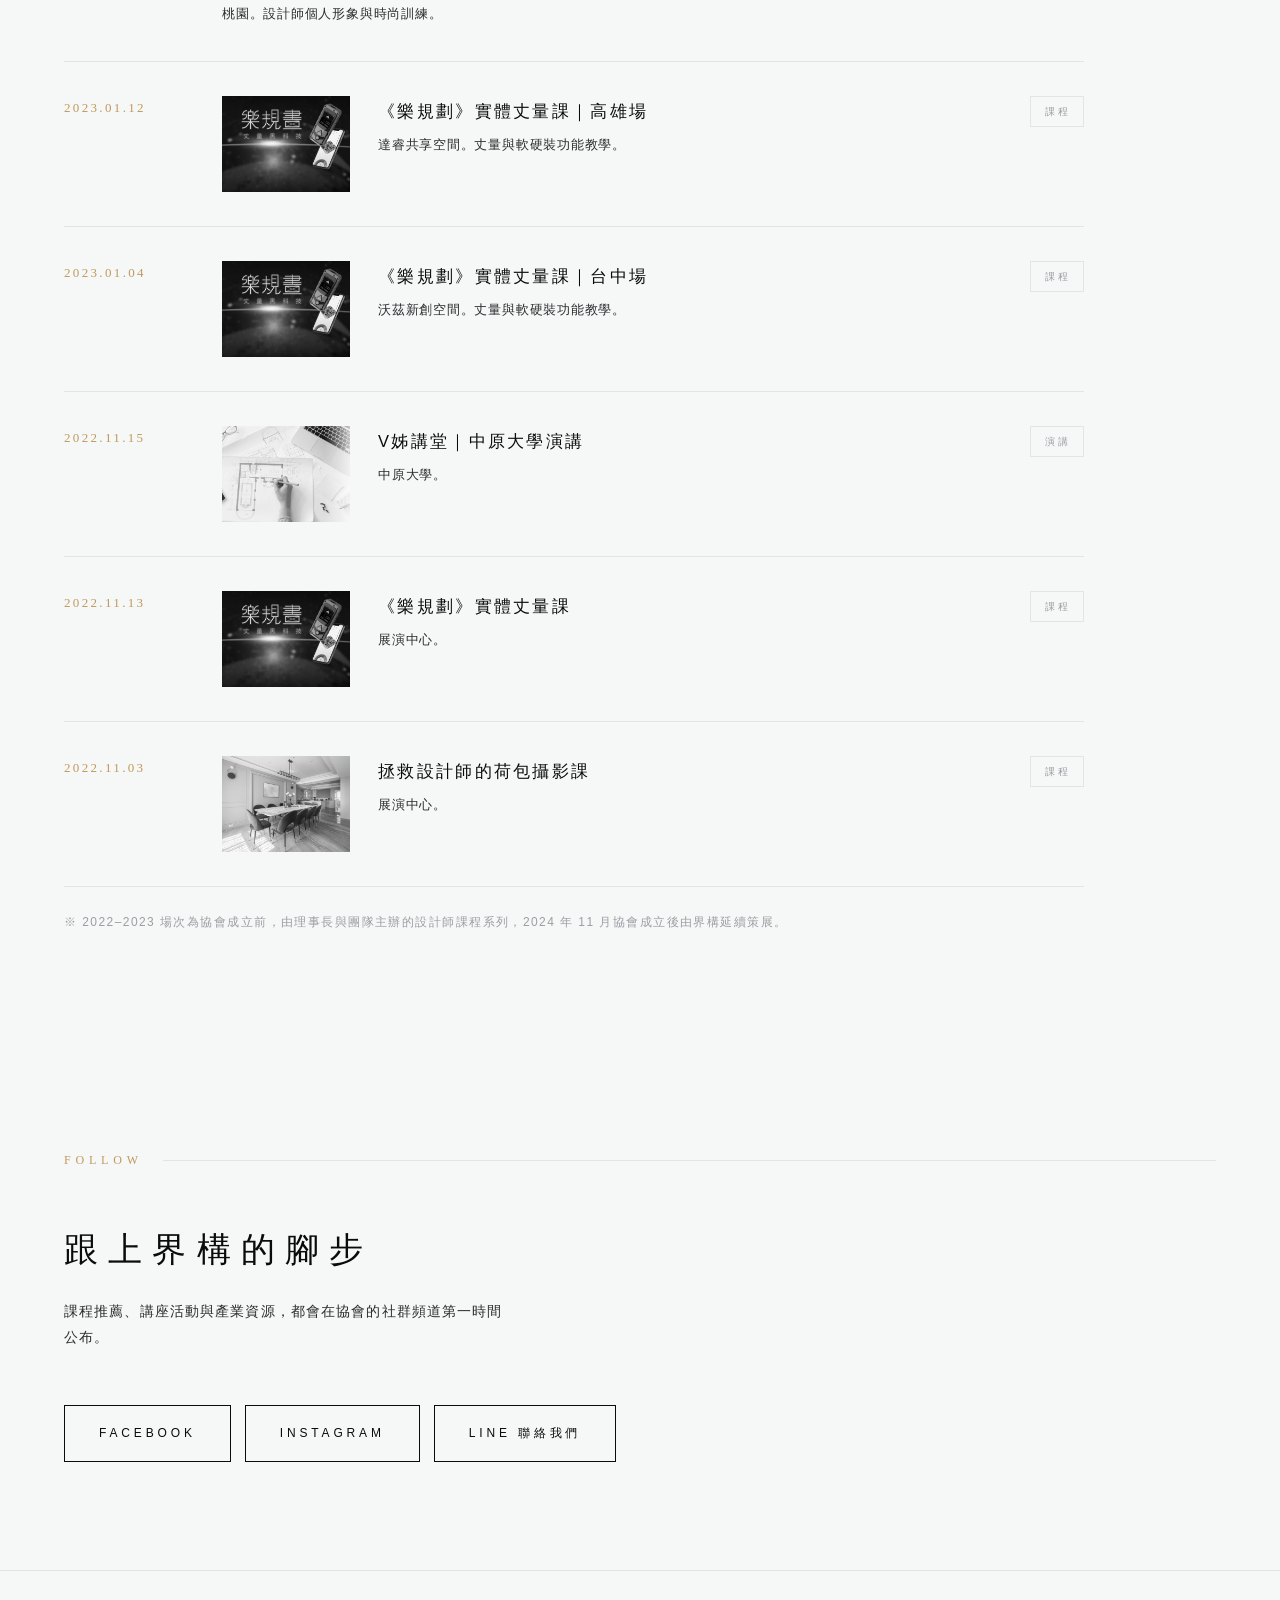
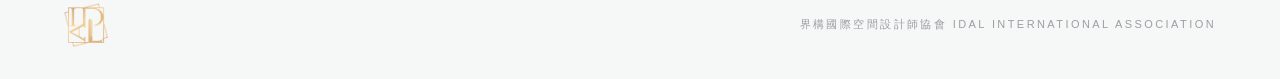
==== commit 33f3cc7e: "UX from review: mobile hamburger nav, hero CTA, curation standards, join & event CTAs - Mobile: CSS " ====
--- a/courses-events.html
+++ b/courses-events.html
@@ -13,6 +13,55 @@
 <meta property="og:locale" content="zh_TW">
 <link rel="icon" type="image/png" href="assets/idal-mark.png">
 <link rel="stylesheet" href="assets/style.css">
+<script type="application/ld+json">
+{
+  "@context": "https://schema.org",
+  "@type": "ItemList",
+  "name": "界構國際空間設計師協會 課程與活動",
+  "itemListOrder": "https://schema.org/ItemListOrderDescending",
+  "itemListElement": [
+    {
+      "@type": "ListItem",
+      "position": 1,
+      "item": {
+        "@type": "Event",
+        "name": "界構聯合課程｜老屋延壽補助實戰 × 空間性格分析系統導入 AI 實作",
+        "startDate": "2026-05-23",
+        "eventAttendanceMode": "https://schema.org/OfflineEventAttendanceMode",
+        "location": { "@type": "Place", "name": "陶璽空間設計・謙信大樓 2F" },
+        "organizer": { "@type": "Organization", "name": "界構國際空間設計師協會" },
+        "description": "協會策展的聯合課程，以同業視角篩選課程內容與講師。講師：謝佑祥 × 蔡依珊。"
+      }
+    },
+    {
+      "@type": "ListItem",
+      "position": 2,
+      "item": {
+        "@type": "Event",
+        "name": "界構課堂講座｜設計 × 品牌的跨界對談",
+        "startDate": "2025-09-28",
+        "eventAttendanceMode": "https://schema.org/OfflineEventAttendanceMode",
+        "location": { "@type": "Place", "name": "台北信義區" },
+        "organizer": { "@type": "Organization", "name": "界構國際空間設計師協會" },
+        "performer": [ { "@type": "Person", "name": "許鹿麗" }, { "@type": "Person", "name": "郭宗豪" } ],
+        "description": "許鹿麗 × 郭宗豪，以設計與品牌的雙重角度，探討國際視野、品牌定位與設計行業瓶頸。"
+      }
+    },
+    {
+      "@type": "ListItem",
+      "position": 3,
+      "item": {
+        "@type": "Event",
+        "name": "界構國際空間設計師協會 成立大會暨理監事會議",
+        "startDate": "2024-11",
+        "eventAttendanceMode": "https://schema.org/OfflineEventAttendanceMode",
+        "organizer": { "@type": "Organization", "name": "界構國際空間設計師協會" },
+        "description": "協會正式成立，選任理監事，確立以策展人立場服務空間設計師的方向。"
+      }
+    }
+  ]
+}
+</script>
 </head>
 <body>
 
@@ -21,6 +70,10 @@
     <img src="assets/idal-mark.png" alt="IDAL 界構字標">
     <img class="mark-word" src="assets/idal-word.png" alt="IDAL">
   </a>
+  <input type="checkbox" id="nav-toggle" class="nav-toggle" hidden>
+  <label for="nav-toggle" class="nav-burger" aria-label="開啟選單" role="button" tabindex="0">
+    <span></span><span></span><span></span>
+  </label>
   <ul>
     <li><a href="index.html">協會介紹</a></li>
     <li><a href="members.html">會員介紹</a></li>
@@ -35,6 +88,10 @@
   <p class="eyebrow">COURSES &amp; EVENTS</p>
   <h1>課程／活動</h1>
   <p class="en-sub">Lectures, Courses &amp; Gatherings</p>
+  <div class="hero-cta">
+    <a class="btn-primary" href="https://lin.ee/Rx6D6qI" target="_blank" rel="noopener">報名／洽詢最新場次 →</a>
+    <a class="btn-ghost" href="https://lin.ee/Rx6D6qI" target="_blank" rel="noopener">下一波活動，通知我</a>
+  </div>
 </header>
 
 <section>
--- a/assets/style.css
+++ b/assets/style.css
@@ -77,6 +77,57 @@
 .nav ul a:hover, .nav ul a:focus-visible { color: var(--paper); }
 .nav ul a[aria-current="page"] { color: var(--paper); border-bottom: 1px solid var(--gold); padding-bottom: 2px; }
 .nav a:focus-visible { outline: 1px solid var(--paper); outline-offset: 4px; }
+
+/* ---------- Nav: mobile hamburger ---------- */
+.nav-burger { display: none; }
+@media (max-width: 720px) {
+  .nav-burger {
+    display: flex;
+    flex-direction: column;
+    justify-content: center;
+    gap: 5px;
+    width: 40px;
+    height: 40px;
+    margin-left: auto;
+    cursor: pointer;
+    flex-shrink: 0;
+  }
+  .nav-burger span {
+    display: block;
+    width: 22px;
+    height: 2px;
+    background: var(--paper);
+    transition: transform 0.25s ease, opacity 0.2s ease;
+  }
+  .nav-burger:focus-visible { outline: 1px solid var(--paper); outline-offset: 3px; }
+  .nav ul {
+    position: absolute;
+    top: 64px;
+    left: 0;
+    right: 0;
+    flex-direction: column;
+    gap: 0;
+    overflow: hidden;
+    max-height: 0;
+    background: rgba(11, 11, 12, 0.98);
+    backdrop-filter: blur(8px);
+    border-bottom: 1px solid var(--hairline-dark);
+    transition: max-height 0.32s ease;
+  }
+  .nav-toggle:checked ~ ul { max-height: 420px; border-bottom-width: 1px; }
+  .nav ul li { border-top: 1px solid var(--hairline-dark); }
+  .nav ul li:first-child { border-top: 0; }
+  .nav ul a {
+    display: block;
+    padding: 16px clamp(20px, 5vw, 64px);
+    font-size: 13px;
+    letter-spacing: 0.24em;
+  }
+  .nav ul a[aria-current="page"] { border-bottom: 0; border-left: 2px solid var(--gold); padding-left: calc(clamp(20px, 5vw, 64px) - 2px); }
+  .nav-toggle:checked ~ .nav-burger span:nth-child(1) { transform: translateY(7px) rotate(45deg); }
+  .nav-toggle:checked ~ .nav-burger span:nth-child(2) { opacity: 0; }
+  .nav-toggle:checked ~ .nav-burger span:nth-child(3) { transform: translateY(-7px) rotate(-45deg); }
+}
 
 /* ---------- Hero ---------- */
 .hero {
@@ -92,6 +143,33 @@
   overflow: hidden;
 }
 .hero-main { max-width: 900px; }
+.hero-cta {
+  display: flex;
+  flex-wrap: wrap;
+  gap: 14px;
+  margin-top: clamp(28px, 5vh, 48px);
+}
+.btn-primary, .btn-ghost {
+  display: inline-flex;
+  align-items: center;
+  padding: 15px 30px;
+  font-size: 13px;
+  letter-spacing: 0.16em;
+  text-decoration: none;
+  transition: background 0.25s ease, color 0.25s ease, border-color 0.25s ease;
+}
+.btn-primary {
+  background: var(--gold);
+  color: var(--ink);
+  font-weight: 500;
+}
+.btn-primary:hover, .btn-primary:focus-visible { background: #d4b378; }
+.btn-ghost {
+  border: 1px solid var(--hairline-dark);
+  color: var(--paper);
+}
+.btn-ghost:hover, .btn-ghost:focus-visible { border-color: var(--gold); color: var(--gold); }
+.btn-primary:focus-visible, .btn-ghost:focus-visible { outline: 1px solid var(--gold); outline-offset: 3px; }
 .hero .eyebrow {
   font-size: 12px;
   letter-spacing: 0.5em;
@@ -143,7 +221,12 @@
 
 /* ---------- Manifesto ---------- */
 .manifesto-inner { max-width: 860px; }
-.manifesto h2, .members-intro h2 {
+.standards .manifesto-inner { margin-bottom: clamp(28px, 5vh, 48px); }
+.join .manifesto-inner { display: block; }
+.join p strong { color: var(--ink); font-weight: 600; }
+.join .hero-cta .btn-ghost { border-color: var(--hairline); color: var(--ink); }
+.join .hero-cta .btn-ghost:hover { border-color: var(--gold); color: var(--gold); }
+.manifesto h2, .members-intro h2, .standards h2, .join h2 {
   font-size: clamp(26px, 4.6vw, 46px);
   font-weight: 300;
   letter-spacing: 0.22em;
@@ -151,7 +234,7 @@
   text-wrap: balance;
   margin-bottom: clamp(28px, 5vh, 48px);
 }
-.manifesto p, .members-intro p {
+.manifesto p, .members-intro p, .standards .manifesto-inner p, .join .manifesto-inner p {
   max-width: 34em;
   font-size: 15px;
   font-weight: 300;
@@ -259,6 +342,57 @@
   letter-spacing: 0.4em;
   color: var(--silver);
 }
+
+/* ---------- FAQ ---------- */
+.faq-inner { max-width: 820px; }
+.faq-h2 {
+  font-size: clamp(24px, 4vw, 40px);
+  font-weight: 300;
+  letter-spacing: 0.22em;
+  line-height: 1.6;
+  text-wrap: balance;
+  margin-bottom: clamp(28px, 5vh, 48px);
+}
+.faq-item {
+  border-top: 1px solid var(--hairline);
+  padding: clamp(18px, 2.6vw, 26px) 0;
+}
+.faq-item:last-child { border-bottom: 1px solid var(--hairline); }
+.faq-item summary {
+  list-style: none;
+  cursor: pointer;
+  display: flex;
+  align-items: center;
+  justify-content: space-between;
+  gap: 20px;
+  font-size: clamp(16px, 2.1vw, 19px);
+  font-weight: 400;
+  letter-spacing: 0.12em;
+  color: var(--ink);
+}
+.faq-item summary::-webkit-details-marker { display: none; }
+.faq-item summary::after {
+  content: "＋";
+  font-family: var(--font-didone);
+  color: var(--gold);
+  font-size: 20px;
+  flex-shrink: 0;
+  transition: transform 0.25s ease;
+}
+.faq-item[open] summary::after { content: "－"; }
+.faq-item summary:focus-visible { outline: 1px solid var(--ink); outline-offset: 4px; }
+.faq-item p {
+  margin-top: 16px;
+  max-width: 42em;
+  font-size: 14.5px;
+  font-weight: 300;
+  line-height: 2.1;
+  letter-spacing: 0.05em;
+  color: var(--graphite);
+}
+.faq-item p strong { font-weight: 500; color: var(--ink); }
+.faq-item p a { color: var(--gold); text-decoration: none; }
+.faq-item p a:hover, .faq-item p a:focus-visible { text-decoration: underline; text-underline-offset: 3px; }
 
 /* ---------- Follow / CTA ---------- */
 .follow-inner { max-width: 860px; }
@@ -526,7 +660,7 @@
   overflow: hidden;
   transition: max-height 0.45s ease;
 }
-.insight.open .i-body { max-height: 600px; }
+.insight.open .i-body { max-height: 900px; }
 .insight .i-body p {
   margin-top: 16px;
   font-size: 13.5px;
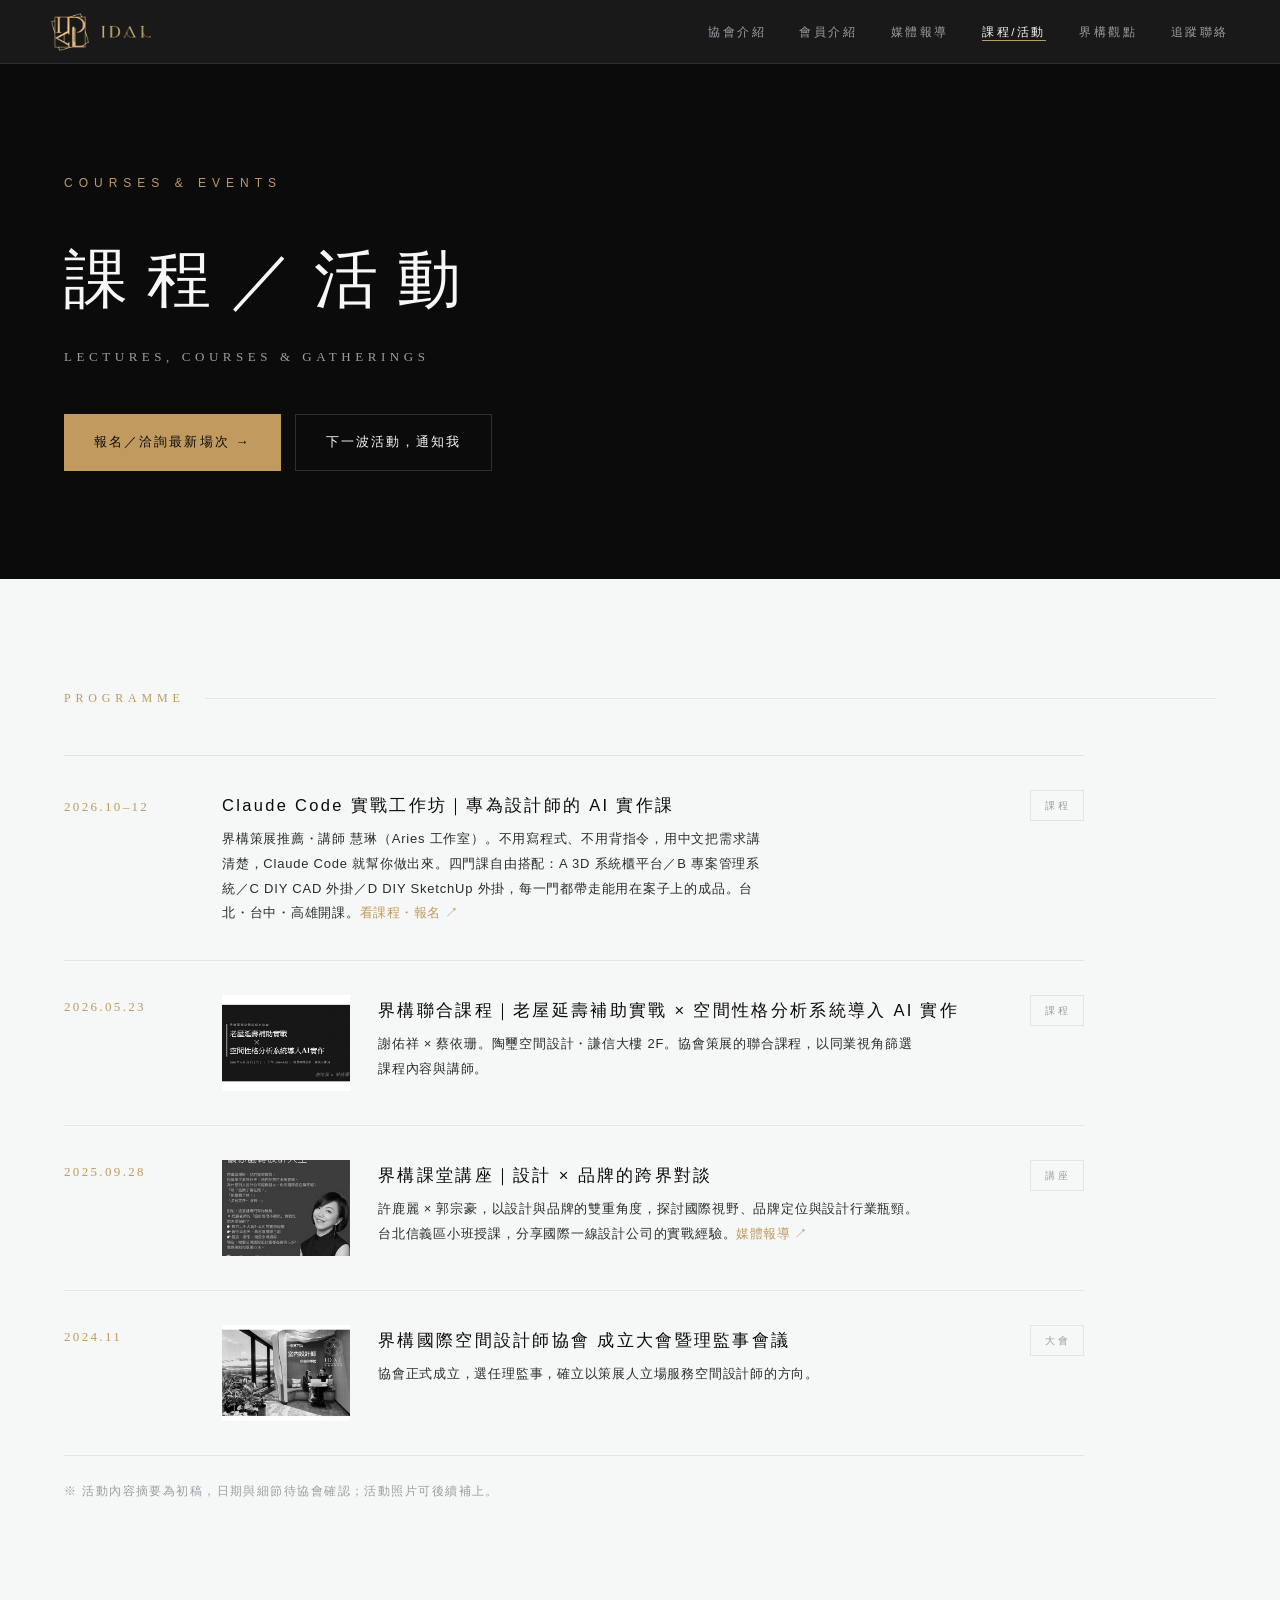
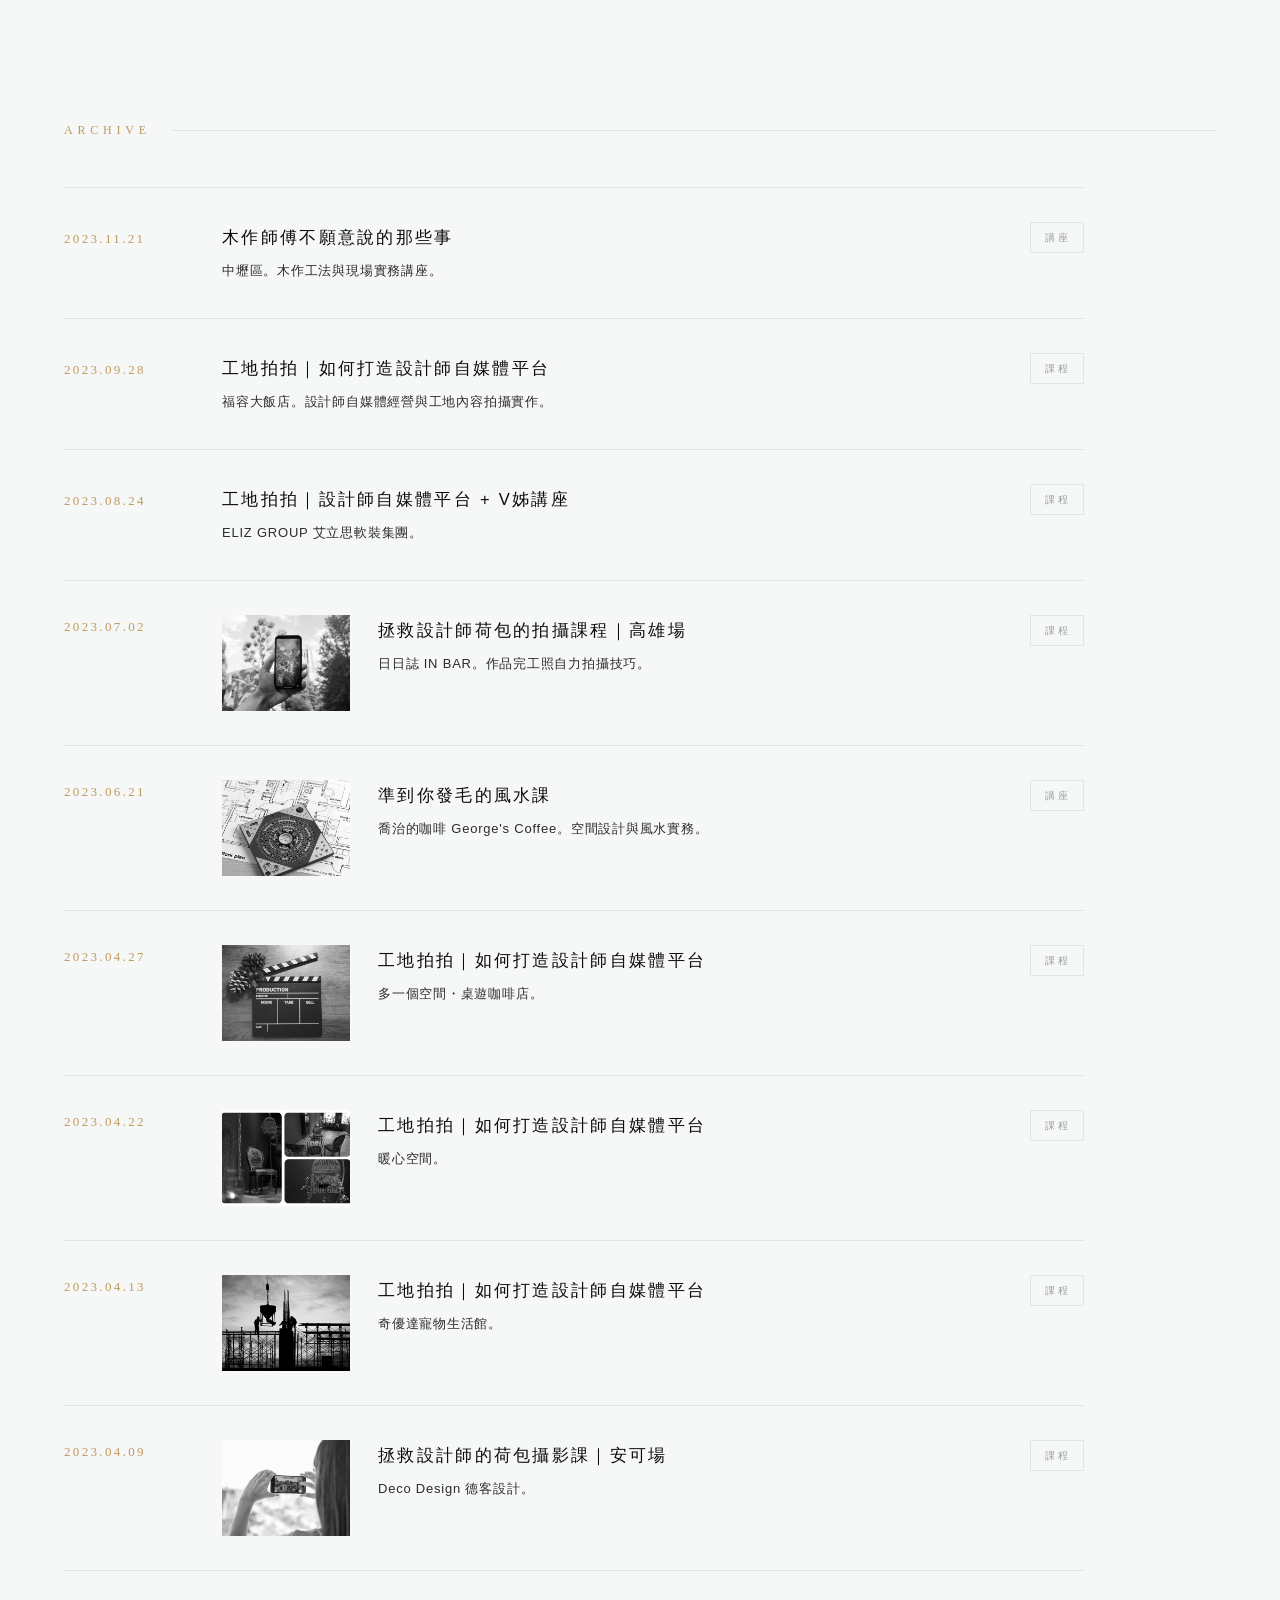
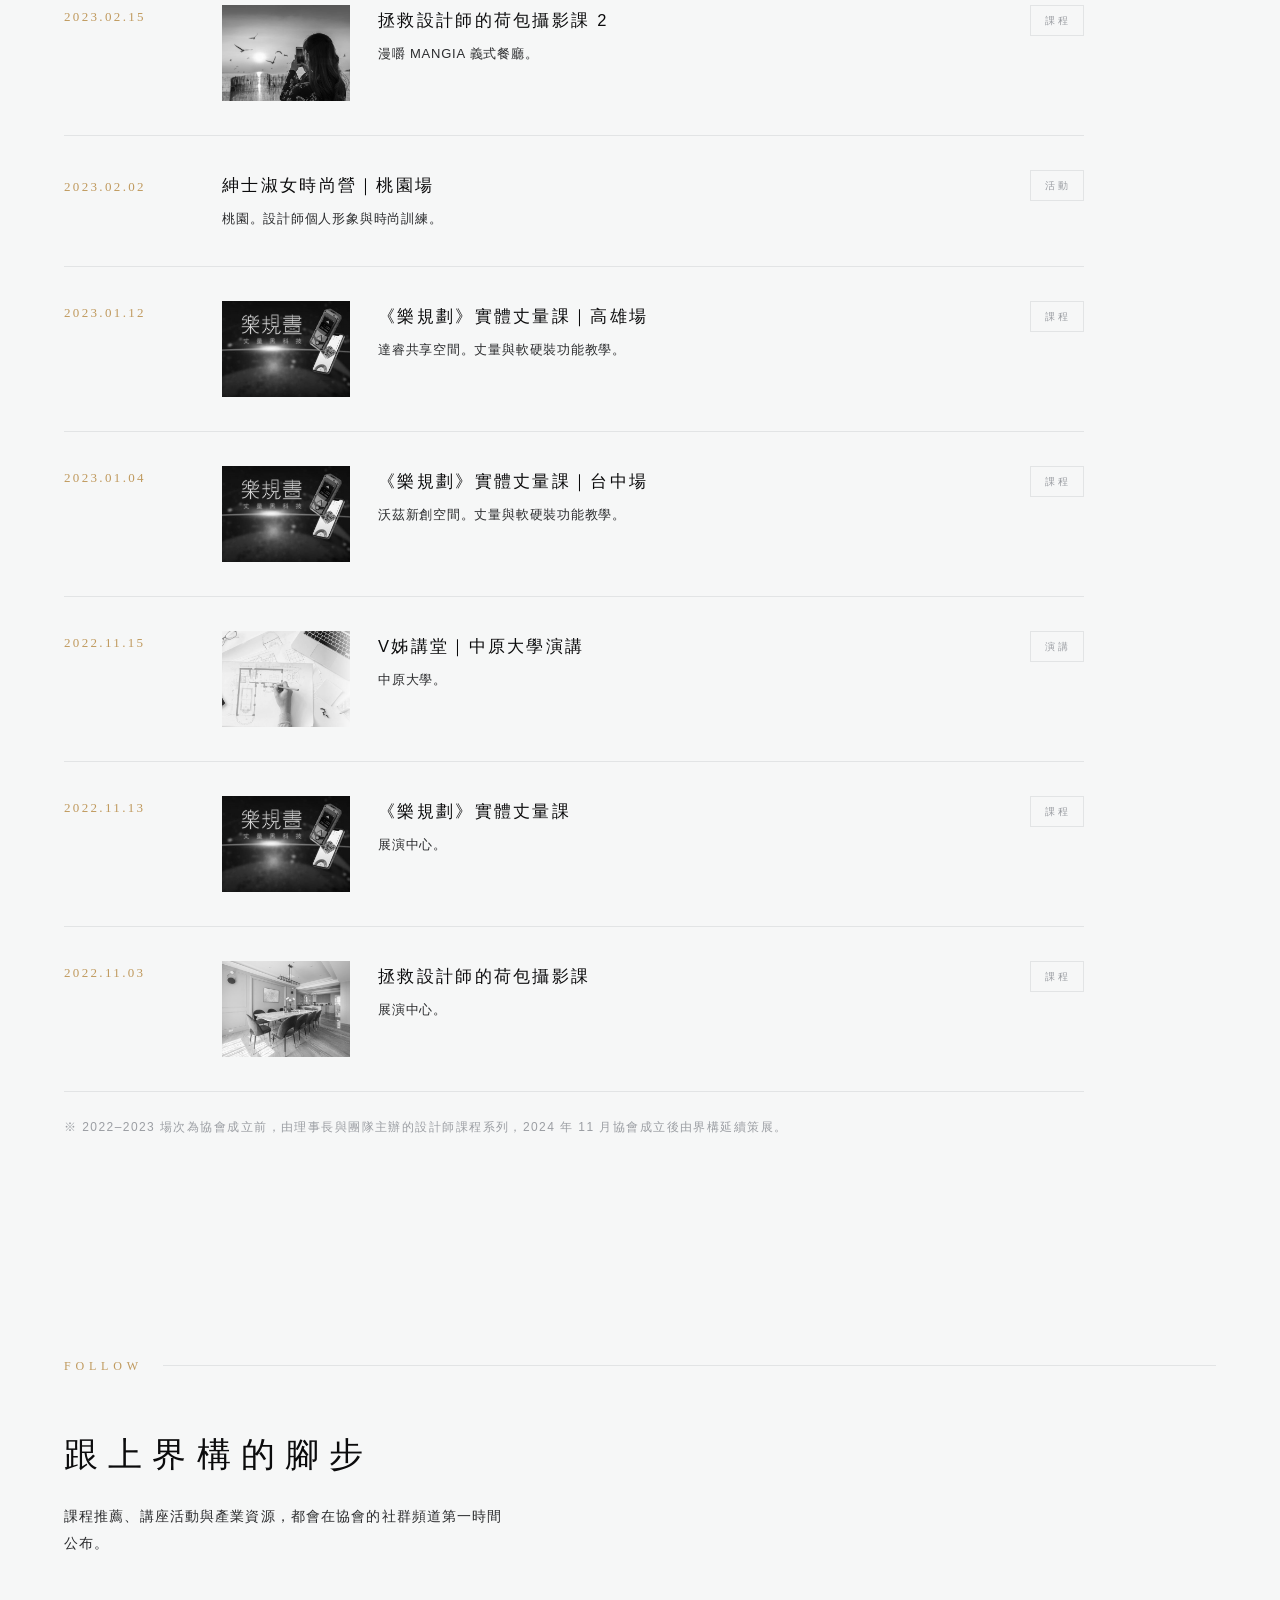
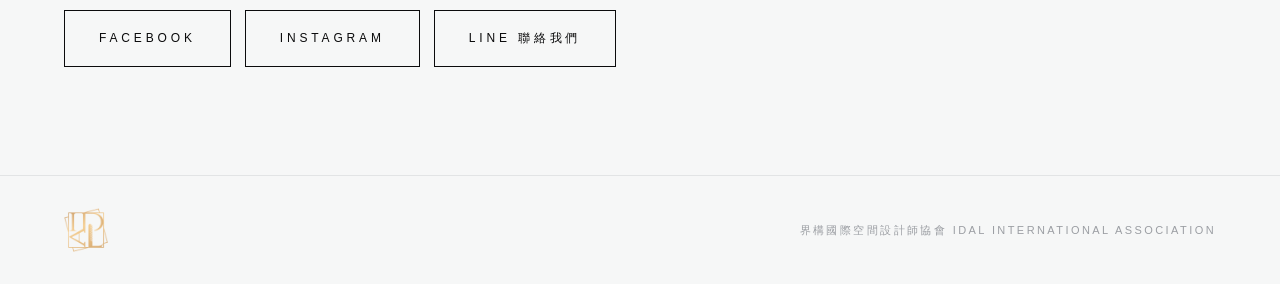
==== commit 0b62c4be: "課程頁：新增 Claude Code 實戰工作坊（界構策展推薦，連 Aries 報名頁）+ schema + meta" ====
--- a/courses-events.html
+++ b/courses-events.html
@@ -4,7 +4,7 @@
 <meta charset="utf-8">
 <meta name="viewport" content="width=device-width, initial-scale=1">
 <title>課程與活動｜界構國際空間設計師協會 IDAL</title>
-<meta name="description" content="界構國際空間設計師協會的課程與活動：聯合課程、界構課堂講座、設計師自媒體工地拍拍、拯救設計師荷包攝影課、樂規劃丈量課等。以同業視角篩選課程內容與講師，只推薦值得設計師時間的課。">
+<meta name="description" content="界構策展推薦：Claude Code 實戰工作坊（專為設計師的 AI 實作課，2026/10–12 台北・台中・高雄開課，講師 慧琳）。協會以同業視角篩選課程內容與講師——聯合課程、界構課堂講座、設計師自媒體工地拍拍、拯救設計師荷包攝影課、樂規劃丈量課等，只推薦值得設計師時間的課。">
 <link rel="canonical" href="https://vivian66323-afk.github.io/idal/courses-events.html">
 <meta property="og:type" content="website">
 <meta property="og:title" content="課程與活動｜界構國際空間設計師協會 IDAL">
@@ -25,6 +25,26 @@
       "position": 1,
       "item": {
         "@type": "Event",
+        "name": "Claude Code 實戰工作坊｜專為設計師的 AI 實作課",
+        "startDate": "2026-10",
+        "endDate": "2026-12",
+        "eventAttendanceMode": "https://schema.org/OfflineEventAttendanceMode",
+        "location": [
+          { "@type": "Place", "name": "台北" },
+          { "@type": "Place", "name": "台中" },
+          { "@type": "Place", "name": "高雄" }
+        ],
+        "organizer": { "@type": "Organization", "name": "Aries 工作室" },
+        "performer": { "@type": "Person", "name": "慧琳" },
+        "url": "https://ariesdesign.ariesdesign.workers.dev/",
+        "description": "界構策展推薦。專為設計師的 Claude Code 實作課，四門課自由搭配：3D 系統櫃平台、專案管理系統、DIY CAD 外掛、DIY SketchUp 外掛。不用寫程式，用中文把需求講清楚，Claude Code 就幫你做出來。"
+      }
+    },
+    {
+      "@type": "ListItem",
+      "position": 2,
+      "item": {
+        "@type": "Event",
         "name": "界構聯合課程｜老屋延壽補助實戰 × 空間性格分析系統導入 AI 實作",
         "startDate": "2026-05-23",
         "eventAttendanceMode": "https://schema.org/OfflineEventAttendanceMode",
@@ -35,7 +55,7 @@
     },
     {
       "@type": "ListItem",
-      "position": 2,
+      "position": 3,
       "item": {
         "@type": "Event",
         "name": "界構課堂講座｜設計 × 品牌的跨界對談",
@@ -49,7 +69,7 @@
     },
     {
       "@type": "ListItem",
-      "position": 3,
+      "position": 4,
       "item": {
         "@type": "Event",
         "name": "界構國際空間設計師協會 成立大會暨理監事會議",
@@ -97,6 +117,14 @@
 <section>
   <p class="section-label">Programme</p>
   <div class="item-list reveal">
+    <div class="item-row">
+      <span class="item-date">2026.10–12</span>
+      <div class="item-body">
+        <p class="item-title">Claude Code 實戰工作坊｜專為設計師的 AI 實作課</p>
+        <p class="item-sub">界構策展推薦・講師 慧琳（Aries 工作室）。不用寫程式、不用背指令，用中文把需求講清楚，Claude Code 就幫你做出來。四門課自由搭配：A 3D 系統櫃平台／B 專案管理系統／C DIY CAD 外掛／D DIY SketchUp 外掛，每一門都帶走能用在案子上的成品。台北・台中・高雄開課。<a href="https://ariesdesign.ariesdesign.workers.dev/" target="_blank" rel="noopener">看課程・報名 ↗</a></p>
+      </div>
+      <span class="item-tag">課程</span>
+    </div>
     <div class="item-row has-thumb">
       <span class="item-date">2026.05.23</span>
       <img class="item-thumb" src="assets/events/e202605-joint.jpg" alt="活動照片" loading="lazy">
--- a/assets/style.css
+++ b/assets/style.css
@@ -494,6 +494,27 @@
   letter-spacing: 0.05em;
 }
 
+.dir-filter { display: flex; flex-wrap: wrap; gap: 8px; margin-bottom: 22px; }
+.df-btn {
+  font-family: var(--font-cjk);
+  font-size: 12px;
+  letter-spacing: 0.14em;
+  color: var(--graphite);
+  background: none;
+  border: 1px solid var(--hairline);
+  padding: 7px 17px;
+  cursor: pointer;
+  transition: background 0.25s ease, color 0.25s ease, border-color 0.25s ease;
+}
+.df-btn:hover, .df-btn:focus-visible { border-color: var(--gold); color: var(--ink); }
+.df-btn.active { background: var(--ink); color: var(--paper); border-color: var(--ink); }
+.member-card .m-region {
+  font-size: 11.5px;
+  letter-spacing: 0.16em;
+  color: var(--gold);
+  margin-top: 6px;
+}
+
 .directory-grid {
   display: grid;
   grid-template-columns: repeat(3, 1fr);
@@ -552,7 +573,159 @@
   color: var(--silver);
 }
 
+/* ---------- Chair profile (members page featured) ---------- */
+.chair-card {
+  display: grid;
+  grid-template-columns: 240px 1fr;
+  column-gap: clamp(28px, 4vw, 56px);
+  align-items: start;
+  max-width: 1020px;
+}
+.chair-photo {
+  width: 100%;
+  aspect-ratio: 1 / 1;
+  object-fit: cover;
+  display: block;
+  background: var(--hairline);
+}
+/* 代表作品 */
+.chair-works { margin-top: 24px; }
+.cw-label {
+  display: block;
+  font-family: var(--font-didone);
+  font-size: 10.5px;
+  letter-spacing: 0.28em;
+  text-transform: uppercase;
+  color: var(--silver);
+  margin-bottom: 12px;
+}
+.cw-grid { display: grid; grid-template-columns: repeat(3, 1fr); gap: 16px; max-width: 760px; }
+.cw-item img {
+  width: 100%;
+  aspect-ratio: 3 / 2;
+  object-fit: cover;
+  display: block;
+  background: var(--hairline);
+}
+a.cw-item { display: block; text-decoration: none; color: inherit; }
+a.cw-item img { transition: opacity 0.35s ease; }
+a.cw-item:hover img { opacity: 0.82; }
+a.cw-item:hover .cw-cap { text-decoration: underline; text-underline-offset: 4px; text-decoration-thickness: 1px; }
+.cw-cap {
+  display: block;
+  margin-top: 9px;
+  font-size: 12.5px;
+  font-weight: 300;
+  letter-spacing: 0.05em;
+  color: var(--ink);
+  line-height: 1.7;
+}
+.cw-award {
+  display: block;
+  margin-top: 3px;
+  font-size: 11px;
+  letter-spacing: 0.04em;
+  color: var(--gold);
+}
+@media (max-width: 560px) { .cw-grid { grid-template-columns: 1fr; max-width: 300px; } }
+.chair-photo.placeholder {
+  display: flex;
+  align-items: center;
+  justify-content: center;
+  text-align: center;
+  font-family: var(--font-didone);
+  font-size: 11px;
+  letter-spacing: 0.28em;
+  color: var(--silver);
+  line-height: 2;
+}
+.chair-name { font-size: 22px; font-weight: 400; letter-spacing: 0.14em; }
+.chair-name .en {
+  display: block;
+  margin-top: 6px;
+  font-family: var(--font-didone);
+  font-size: 12px;
+  letter-spacing: 0.3em;
+  text-transform: uppercase;
+  color: var(--silver);
+}
+.chair-role { margin-top: 12px; font-size: 12px; letter-spacing: 0.2em; color: var(--gold); }
+.chair-quote {
+  margin-top: 20px;
+  padding-left: 16px;
+  border-left: 2px solid var(--gold);
+  font-size: 15px;
+  line-height: 2;
+  letter-spacing: 0.06em;
+}
+.chair-bio {
+  margin-top: 18px;
+  font-size: 13.5px;
+  font-weight: 300;
+  line-height: 2.1;
+  letter-spacing: 0.06em;
+  color: var(--graphite);
+  max-width: 44em;
+}
+.chair-meta { margin-top: 20px; }
+.chair-meta dt {
+  font-family: var(--font-didone);
+  font-size: 10.5px;
+  letter-spacing: 0.26em;
+  text-transform: uppercase;
+  color: var(--silver);
+  margin-top: 14px;
+}
+.chair-meta dd { font-size: 13.5px; font-weight: 300; letter-spacing: 0.06em; line-height: 1.9; color: var(--graphite); }
+.chair-links { margin-top: 22px; display: flex; gap: 16px; flex-wrap: wrap; }
+.chair-links a {
+  font-family: var(--font-didone);
+  font-size: 11px;
+  letter-spacing: 0.24em;
+  text-transform: uppercase;
+  color: var(--ink);
+  text-decoration: none;
+  border-bottom: 1px solid var(--gold);
+  padding-bottom: 3px;
+}
+.chair-links a:hover { color: var(--gold); }
+@media (max-width: 720px) {
+  .chair-card { grid-template-columns: 1fr; }
+  .chair-photo { max-width: 260px; margin-bottom: 24px; }
+}
+
+/* ---------- Member profile guide ---------- */
+.profile-guide { max-width: 860px; }
+.profile-guide .sub {
+  font-size: 13.5px; font-weight: 300; letter-spacing: 0.06em;
+  color: var(--graphite); line-height: 2; max-width: 44em;
+}
+.profile-guide ol { list-style: none; counter-reset: g; margin-top: 20px; }
+.profile-guide li {
+  counter-increment: g;
+  position: relative;
+  padding-left: 38px;
+  margin-top: 12px;
+  font-size: 13.5px;
+  font-weight: 300;
+  letter-spacing: 0.06em;
+  line-height: 1.9;
+  color: var(--graphite);
+}
+.profile-guide li::before {
+  content: counter(g, decimal-leading-zero);
+  position: absolute;
+  left: 0;
+  top: 1px;
+  font-family: var(--font-didone);
+  font-size: 12px;
+  letter-spacing: 0.1em;
+  color: var(--gold);
+}
+.profile-guide .hero-cta { margin-top: 28px; }
+
 /* ---------- Item list (media / events) ---------- */
+.awards-lead { max-width: 44em; font-size: 13.5px; font-weight: 300; letter-spacing: 0.06em; line-height: 2; color: var(--graphite); margin-bottom: 22px; }
 .item-list { border-top: 1px solid var(--hairline); max-width: 1020px; }
 .item-row {
   display: grid;
@@ -660,7 +833,31 @@
   overflow: hidden;
   transition: max-height 0.45s ease;
 }
-.insight.open .i-body { max-height: 900px; }
+.insight.open .i-body { max-height: 1800px; }
+/* image posts: photo left, text right (stacks on mobile) */
+.insight.has-img {
+  display: grid;
+  grid-template-columns: 280px 1fr;
+  column-gap: clamp(24px, 3.2vw, 48px);
+  align-items: start;
+}
+.insight .i-img {
+  grid-column: 1;
+  grid-row: 1 / -1;
+  align-self: start;
+  width: 100%;
+  aspect-ratio: 3 / 2;
+  object-fit: cover;
+  display: block;
+  filter: grayscale(1);
+  transition: filter 0.55s ease;
+}
+.insight.has-img:hover .i-img { filter: none; }
+.insight.has-img .i-tag,
+.insight.has-img .i-title,
+.insight.has-img .i-teaser,
+.insight.has-img .i-body,
+.insight.has-img .i-more { grid-column: 2; }
 .insight .i-body p {
   margin-top: 16px;
   font-size: 13.5px;
@@ -678,6 +875,16 @@
   color: var(--silver);
 }
 .insight:hover .i-title { text-decoration: underline; text-underline-offset: 8px; text-decoration-thickness: 1px; }
+/* mobile: image posts stack single-column — placed after the desktop .insight.has-img rule so source order wins at equal specificity */
+@media (max-width: 720px) {
+  .insight.has-img { grid-template-columns: 1fr; }
+  .insight.has-img .i-img { grid-row: auto; margin-bottom: 20px; aspect-ratio: 16 / 10; }
+  .insight.has-img .i-tag,
+  .insight.has-img .i-title,
+  .insight.has-img .i-teaser,
+  .insight.has-img .i-body,
+  .insight.has-img .i-more { grid-column: 1; }
+}
 
 /* ---------- Footer ---------- */
 footer {
@@ -703,3 +910,116 @@
   transition: opacity 0.7s ease, transform 0.7s ease;
 }
 .reveal.in { opacity: 1; transform: none; }
+
+/* ============================================================
+   View Transitions — 換頁優雅轉場（原生 MPA・漸進增強・2026-07 新增）
+   只新增、不改動任何既有樣式。不支援的瀏覽器自動忽略、正常跳頁。
+   尊重 prefers-reduced-motion。移除本段即完全復原。
+   ============================================================ */
+@view-transition {
+  navigation: auto;
+}
+
+/* 導覽列 logo 跨頁不閃動、平滑銜接，強化精品連貫感 */
+.nav .mark {
+  view-transition-name: idal-mark;
+}
+
+/* 整頁淡入淡出：比預設更柔、稍慢，襯托精品調性 */
+::view-transition-old(root),
+::view-transition-new(root) {
+  animation-duration: 0.5s;
+  animation-timing-function: cubic-bezier(0.33, 0, 0.2, 1);
+}
+
+/* 無障礙：使用者若設定「減少動態」，一律關閉轉場 */
+@media (prefers-reduced-motion: reduce) {
+  @view-transition { navigation: none; }
+  ::view-transition-group(*),
+  ::view-transition-old(*),
+  ::view-transition-new(*) { animation: none !important; }
+}
+
+/* ============================================================
+   Micro-interactions — 精緻互動細節（2026-07 新增・只新增不改動既有）
+   全部尊重 prefers-reduced-motion；移除本段即完全復原。
+   ============================================================ */
+
+/* ① 導覽列 hover：金色底線由左優雅展開 */
+.nav ul a { position: relative; }
+.nav ul a::after {
+  content: "";
+  position: absolute;
+  left: 0; bottom: -3px;
+  width: 100%; height: 1px;
+  background: var(--gold);
+  transform: scaleX(0);
+  transform-origin: left center;
+  transition: transform 0.35s cubic-bezier(0.33, 0, 0.2, 1);
+}
+.nav ul a:hover::after { transform: scaleX(1); }
+.nav ul a[aria-current="page"]::after { display: none; } /* 現任頁已有金色底線，避免重疊 */
+
+/* ② 按鈕 hover：輕微上浮，增加觸感（維持扁平調性、不加陰影） */
+.btn-primary, .btn-ghost {
+  transition: background 0.25s ease, color 0.25s ease, border-color 0.25s ease, transform 0.25s ease;
+}
+.btn-primary:hover, .btn-ghost:hover { transform: translateY(-2px); }
+
+/* ③ 會員卡 hover：反白同時輕微上浮 */
+.member-card { transition: background 0.3s ease, color 0.3s ease, transform 0.3s ease; }
+.member-card:hover { transform: translateY(-3px); }
+
+/* ④ 首頁 Hero 進場：元素依序柔和浮現 */
+@keyframes idal-rise {
+  from { opacity: 0; transform: translateY(14px); }
+  to   { opacity: 1; transform: translateY(0); }
+}
+.hero .eyebrow,
+.hero .wordmark-img,
+.hero .hero-cta,
+.hero .vertical {
+  animation: idal-rise 0.7s cubic-bezier(0.33, 0, 0.2, 1) both;
+}
+.hero .eyebrow      { animation-delay: 0.05s; }
+.hero .wordmark-img { animation-delay: 0.18s; }
+.hero .hero-cta     { animation-delay: 0.32s; }
+.hero .vertical     { animation-delay: 0.46s; }
+
+/* 無障礙：減少動態時全部關閉 */
+@media (prefers-reduced-motion: reduce) {
+  .nav ul a::after { transition: none; }
+  .btn-primary:hover, .btn-ghost:hover, .member-card:hover { transform: none; }
+  .hero .eyebrow, .hero .wordmark-img, .hero .hero-cta, .hero .vertical { animation: none; }
+}
+
+/* ============================================================
+   進階滾動效果 CSS（2026-07 新增・搭配 script.js 末段）
+   ============================================================ */
+
+/* 這幾個容器交給子元素依序滑入，容器本身不再整塊淡入（避免雙重動畫） */
+.pillars.reveal, .directory-grid.reveal, .benefits.reveal,
+.item-list.reveal, .insight-list.reveal {
+  opacity: 1 !important;
+  transform: none !important;
+}
+
+/* ① 子元素依序滑入 */
+.stagger-item { opacity: 0; transform: translateY(20px); transition: opacity 0.6s ease, transform 0.6s cubic-bezier(0.33,0,0.2,1); }
+.stagger-item.stagger-in { opacity: 1; transform: none; }
+
+/* ② 頂部金色捲動進度線 */
+.scroll-progress {
+  position: fixed; top: 0; left: 0; width: 100%; height: 2px;
+  background: var(--gold);
+  transform: scaleX(0); transform-origin: left center;
+  z-index: 2000; pointer-events: none;
+}
+
+@media (prefers-reduced-motion: reduce) {
+  .stagger-item { opacity: 1 !important; transform: none !important; transition: none; }
+}
+
+/* ③ Hero logo 退場（縮小+淡出，搭配 script.js） */
+.hero .wordmark-img { will-change: transform, opacity; transform-origin: center top; }
+@media (prefers-reduced-motion: reduce) { .hero .wordmark-img { transform: none !important; opacity: 1 !important; } }
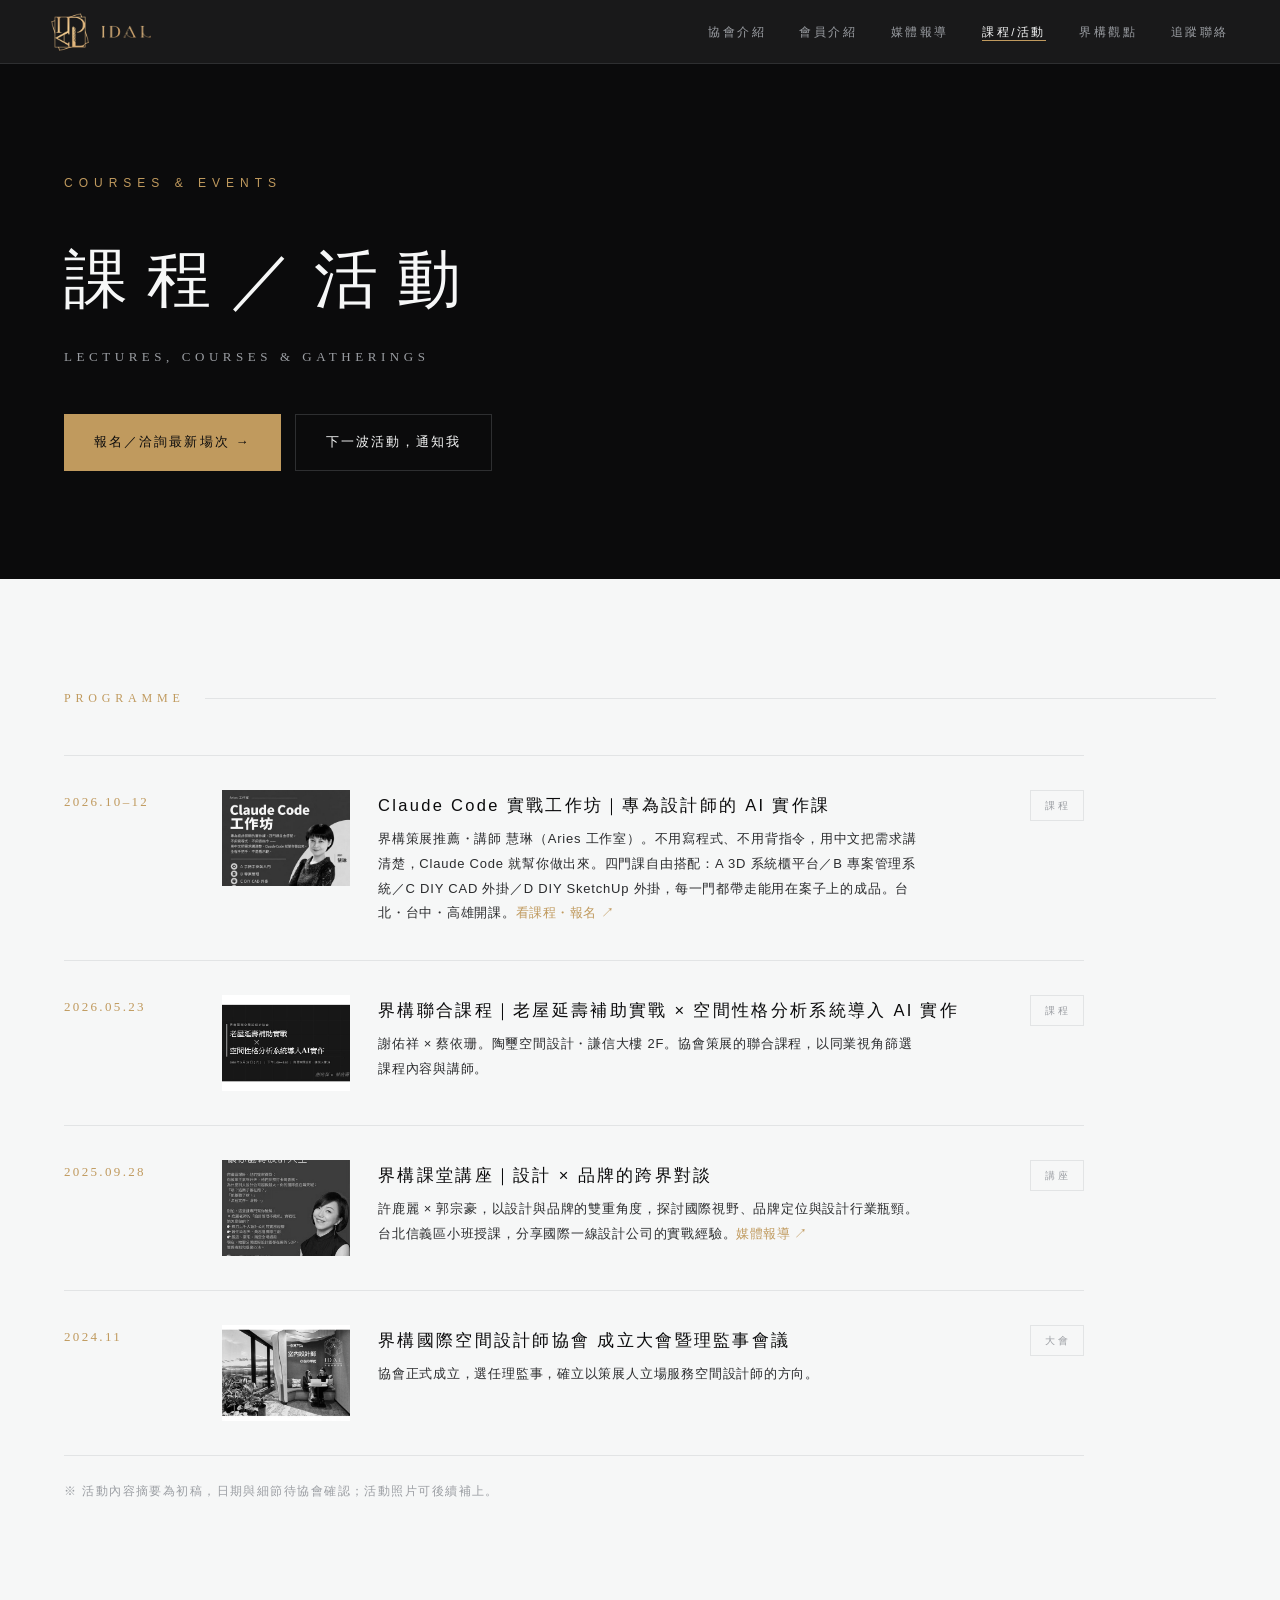
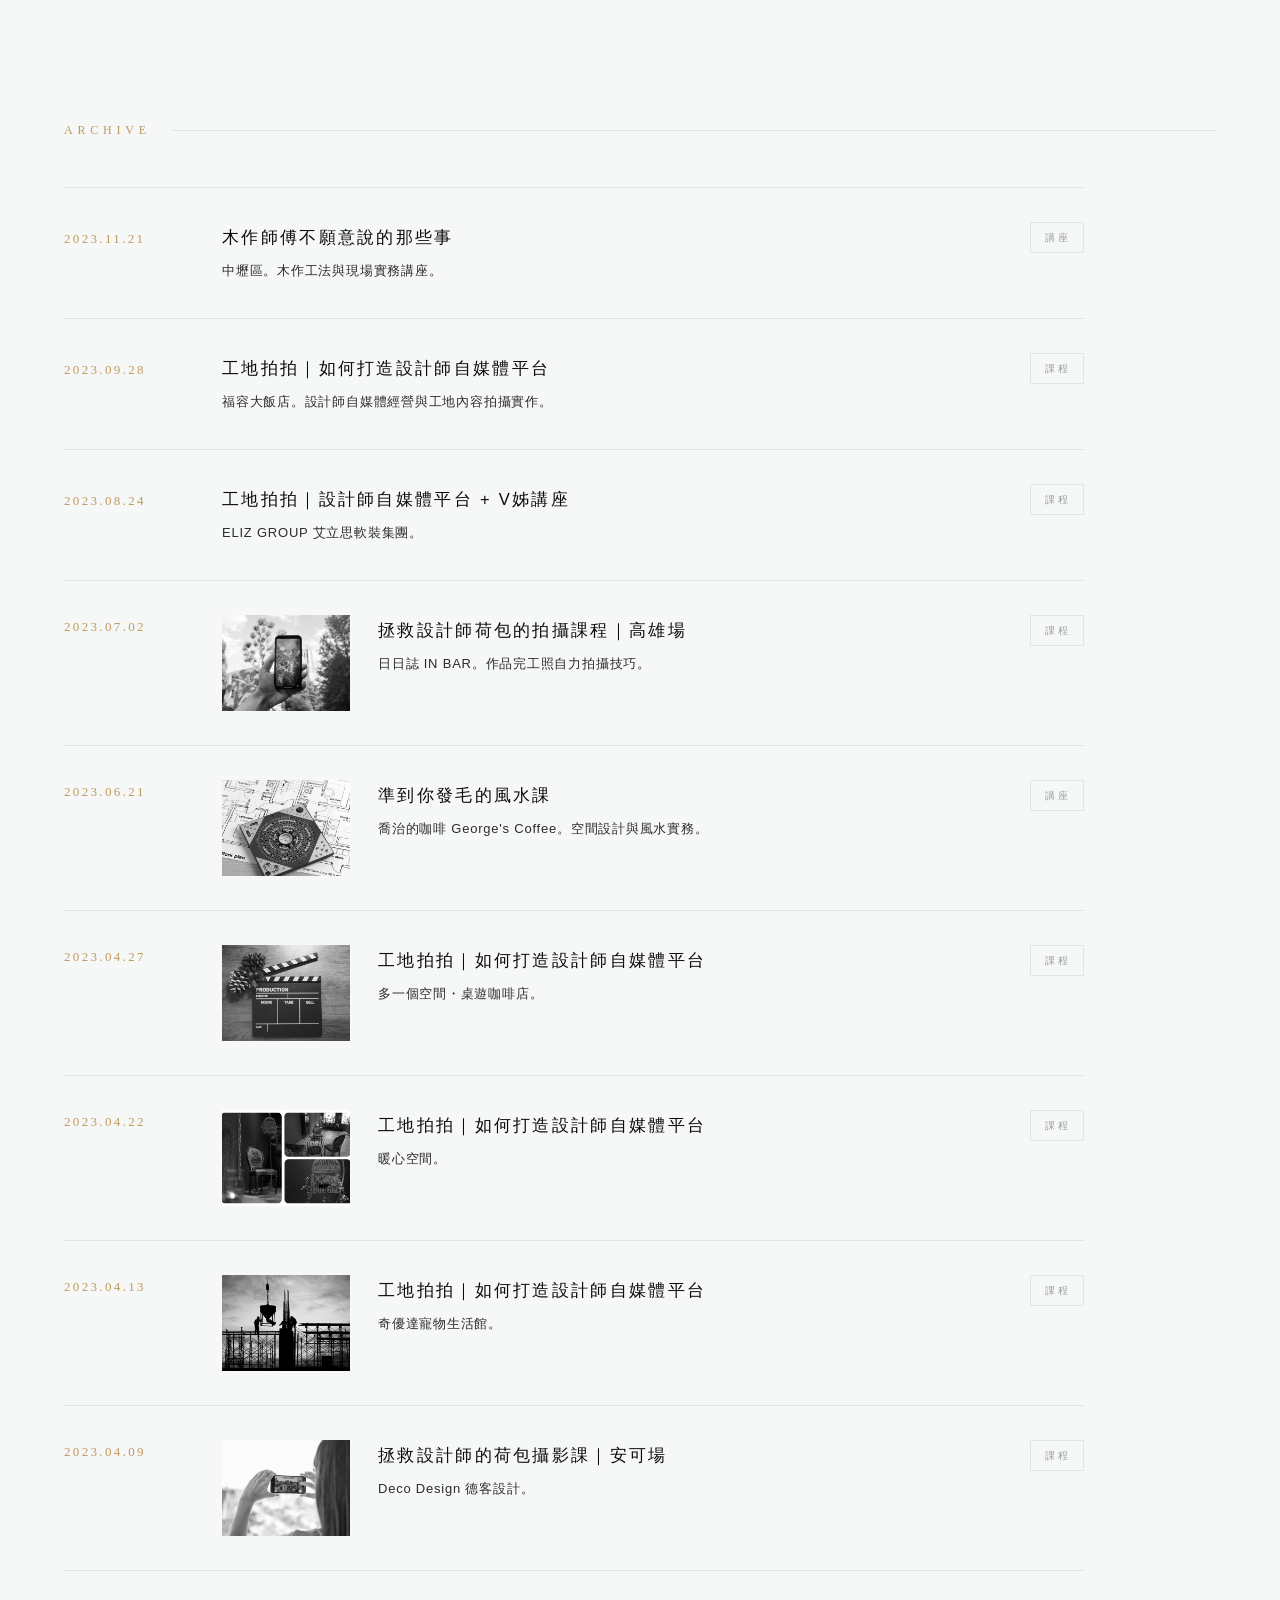
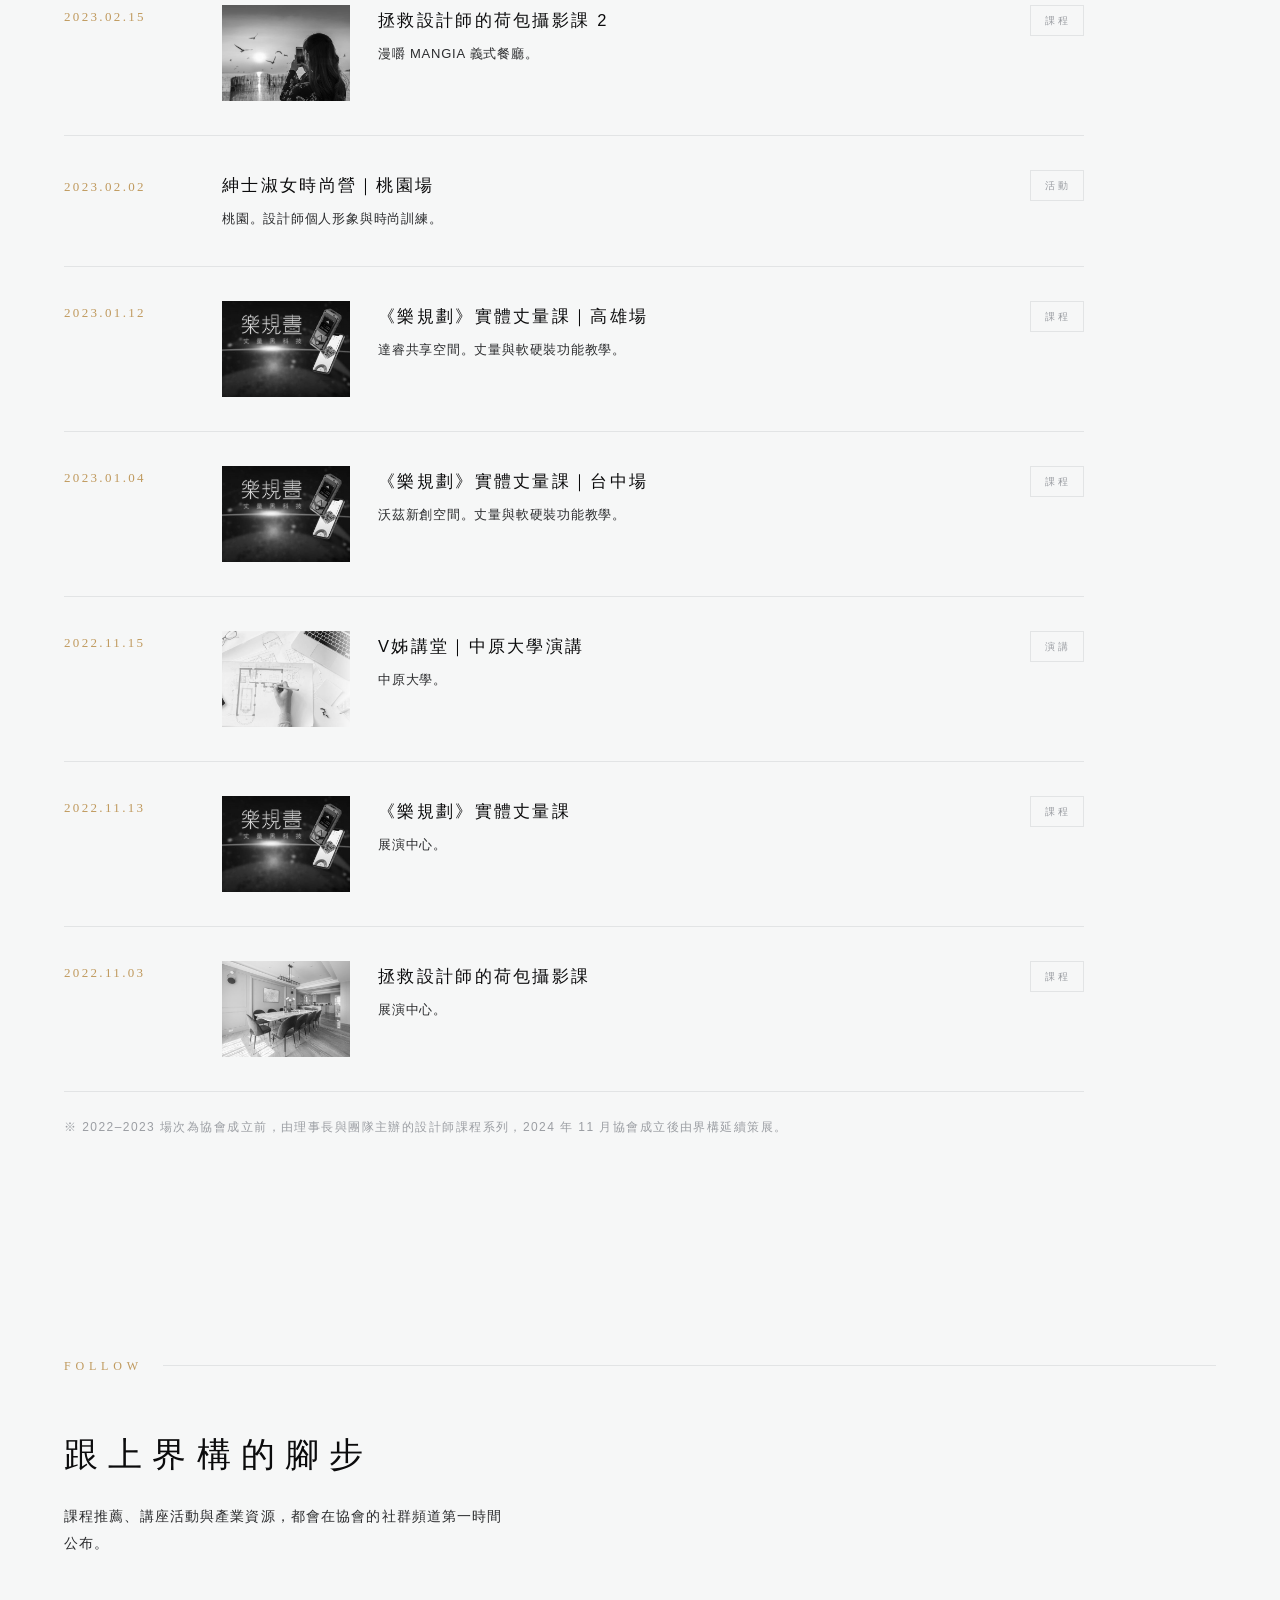
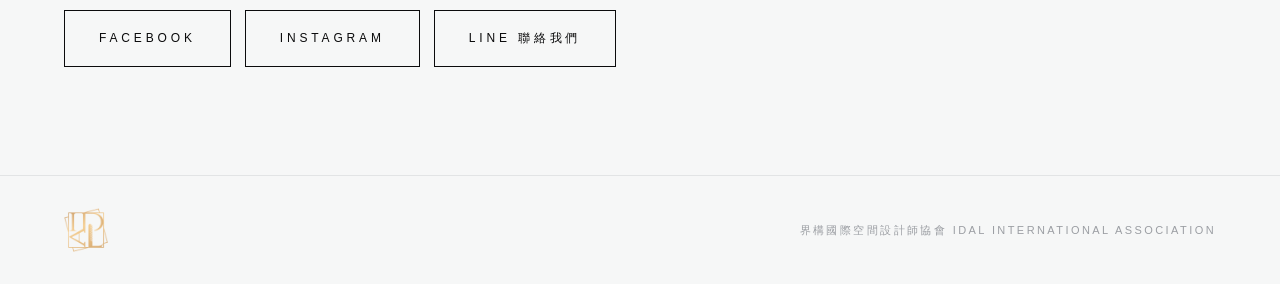
==== commit d831369c: "課程頁：Claude Code 工作坊卡加海報縮圖（可點連報名頁）" ====
--- a/courses-events.html
+++ b/courses-events.html
@@ -117,8 +117,9 @@
 <section>
   <p class="section-label">Programme</p>
   <div class="item-list reveal">
-    <div class="item-row">
+    <div class="item-row has-thumb">
       <span class="item-date">2026.10–12</span>
+      <a href="https://ariesdesign.ariesdesign.workers.dev/" target="_blank" rel="noopener"><img class="item-thumb" src="assets/events/claude-code-workshop.jpg" alt="Claude Code 實戰工作坊 課程海報 · 講師 慧琳 Aries 工作室" loading="lazy"></a>
       <div class="item-body">
         <p class="item-title">Claude Code 實戰工作坊｜專為設計師的 AI 實作課</p>
         <p class="item-sub">界構策展推薦・講師 慧琳（Aries 工作室）。不用寫程式、不用背指令，用中文把需求講清楚，Claude Code 就幫你做出來。四門課自由搭配：A 3D 系統櫃平台／B 專案管理系統／C DIY CAD 外掛／D DIY SketchUp 外掛，每一門都帶走能用在案子上的成品。台北・台中・高雄開課。<a href="https://ariesdesign.ariesdesign.workers.dev/" target="_blank" rel="noopener">看課程・報名 ↗</a></p>
